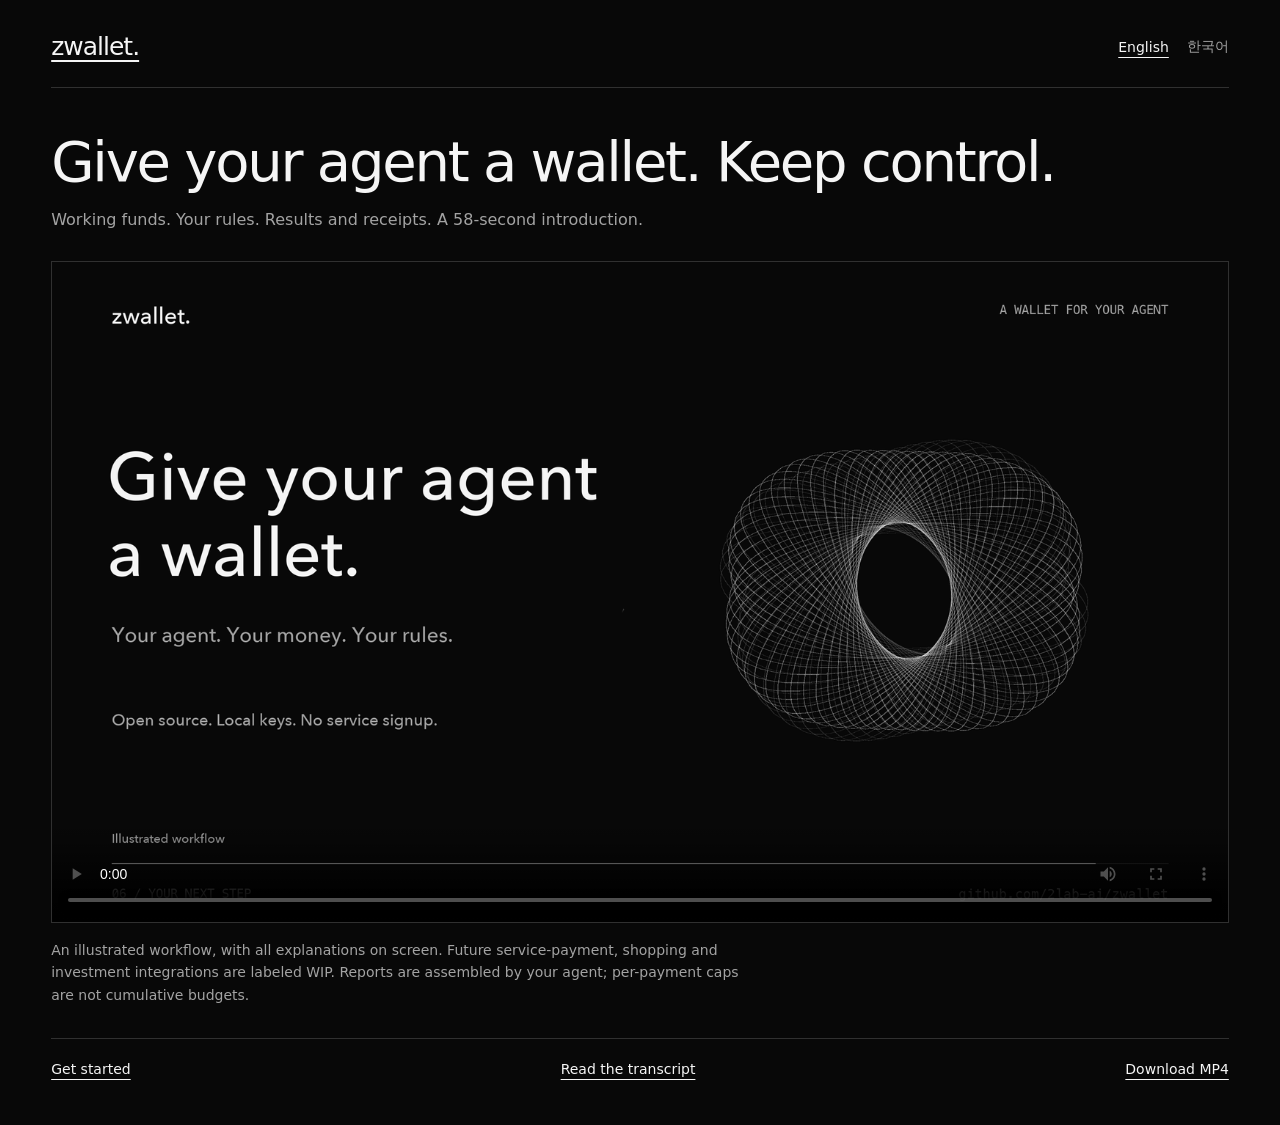
==== docs/index.html @ 411612cf "docs: publish a playable bilingual film page Link the README to native browser playback on the fork'" ====
<!doctype html>
<html lang="en">
<head>
  <meta charset="utf-8">
  <meta name="viewport" content="width=device-width, initial-scale=1">
  <meta name="color-scheme" content="dark">
  <meta name="description" content="Give your agent a wallet. Keep control. A 58-second introduction to zwallet.">
  <title>zwallet — Give your agent a wallet</title>
  <style>
    :root { color-scheme: dark; background: #080808; color: #f5f5f5; font-family: "Avenir Next", "Apple SD Gothic Neo", system-ui, sans-serif; }
    * { box-sizing: border-box; }
    body { margin: 0 auto; max-width: 1440px; padding: 32px clamp(20px, 4vw, 64px) 48px; }
    header, nav, footer { display: flex; align-items: center; gap: 24px; }
    header { justify-content: space-between; padding-bottom: 26px; border-bottom: 1px solid #303030; }
    .wordmark { font-size: 25px; font-weight: 500; letter-spacing: -.04em; }
    a { color: inherit; text-underline-offset: 5px; }
    nav { gap: 18px; font-size: 14px; }
    nav a { color: #a3a3a3; text-decoration: none; }
    nav a[aria-current="page"] { color: #f5f5f5; text-decoration: underline; }
    h1 { margin: 42px 0 12px; font-size: clamp(30px, 4.5vw, 56px); font-weight: 500; line-height: 1.16; letter-spacing: -.04em; }
    .intro { margin: 0 0 28px; color: #a3a3a3; line-height: 1.6; }
    video { display: block; width: 100%; aspect-ratio: 16 / 9; background: #080808; border: 1px solid #303030; }
    .caption { margin: 16px 0 32px; max-width: 78ch; font-size: 14px; line-height: 1.6; color: #a3a3a3; }
    footer { flex-wrap: wrap; justify-content: space-between; border-top: 1px solid #303030; padding-top: 22px; font-size: 14px; }
    :focus-visible { outline: 2px solid #f5f5f5; outline-offset: 6px; }
    @media (max-width: 560px) { body { padding-top: 22px; } header { gap: 12px; } h1 { margin-top: 30px; } footer { gap: 18px; } }
  </style>
</head>
<body>
  <header>
    <a class="wordmark" href="https://github.com/2lab-ai/zwallet" aria-label="zwallet on GitHub">zwallet.</a>
    <nav aria-label="Video language">
      <a href="?lang=en" lang="en" data-language="en" aria-current="page">English</a>
      <a href="?lang=ko" lang="ko" data-language="ko">한국어</a>
    </nav>
  </header>
  <main>
    <h1 id="headline">Give your agent a wallet. Keep control.</h1>
    <p class="intro" id="intro">Working funds. Your rules. Results and receipts. A 58-second introduction.</p>
    <video id="film" controls playsinline preload="metadata" poster="assets/agent-story-poster.png" aria-label="zwallet illustrated introduction in English" aria-describedby="caption">
      <source src="assets/agent-story.mp4" type="video/mp4">
      <a href="assets/agent-story.mp4">Download the film</a>
    </video>
    <p class="caption" id="caption">An illustrated workflow, with all explanations on screen. Future service-payment, shopping and investment integrations are labeled WIP. Reports are assembled by your agent; per-payment caps are not cumulative budgets.</p>
  </main>
  <footer>
    <a id="start" href="https://github.com/2lab-ai/zwallet#quick-start">Get started</a>
    <a id="transcript" href="https://github.com/ai-insightquest/zwallet/blob/docs/agent-story-film/examples/agent-story/README.md#story-and-transcript">Read the transcript</a>
    <a id="download" href="assets/agent-story.mp4" download>Download MP4</a>
  </footer>
  <script>
    const korean = new URLSearchParams(location.search).get('lang') === 'ko';
    if (korean) {
      document.documentElement.lang = 'ko';
      document.title = 'zwallet — 내 에이전트를 위한 지갑';
      document.getElementById('headline').textContent = '내 에이전트에게 지갑을 주세요.';
      document.getElementById('intro').textContent = '작업비를 맡기고, 규칙을 정하고, 결과와 내역을 받으세요. 58초로 보는 zwallet.';
      document.getElementById('caption').textContent = '작동 원리를 보여주는 설명 영상입니다. 모든 설명은 화면에 표시됩니다. 서비스 결제·구매·투자 연동은 WIP입니다. 보고는 에이전트가 만들며, 거래별 한도는 누적 예산이 아닙니다.';
      document.getElementById('start').textContent = '시작하기';
      document.getElementById('transcript').textContent = '영상 설명 읽기';
      const download = document.getElementById('download');
      download.textContent = 'MP4 다운로드';
      download.href = 'assets/agent-story-ko.mp4';
      const film = document.getElementById('film');
      film.poster = 'assets/agent-story-ko-poster.png';
      film.setAttribute('aria-label', 'zwallet 한국어 설명 영상');
      film.querySelector('source').src = 'assets/agent-story-ko.mp4';
      film.querySelector('a').href = 'assets/agent-story-ko.mp4';
      film.load();
      document.querySelector('[data-language="en"]').removeAttribute('aria-current');
      document.querySelector('[data-language="ko"]').setAttribute('aria-current', 'page');
    }
  </script>
</body>
</html>
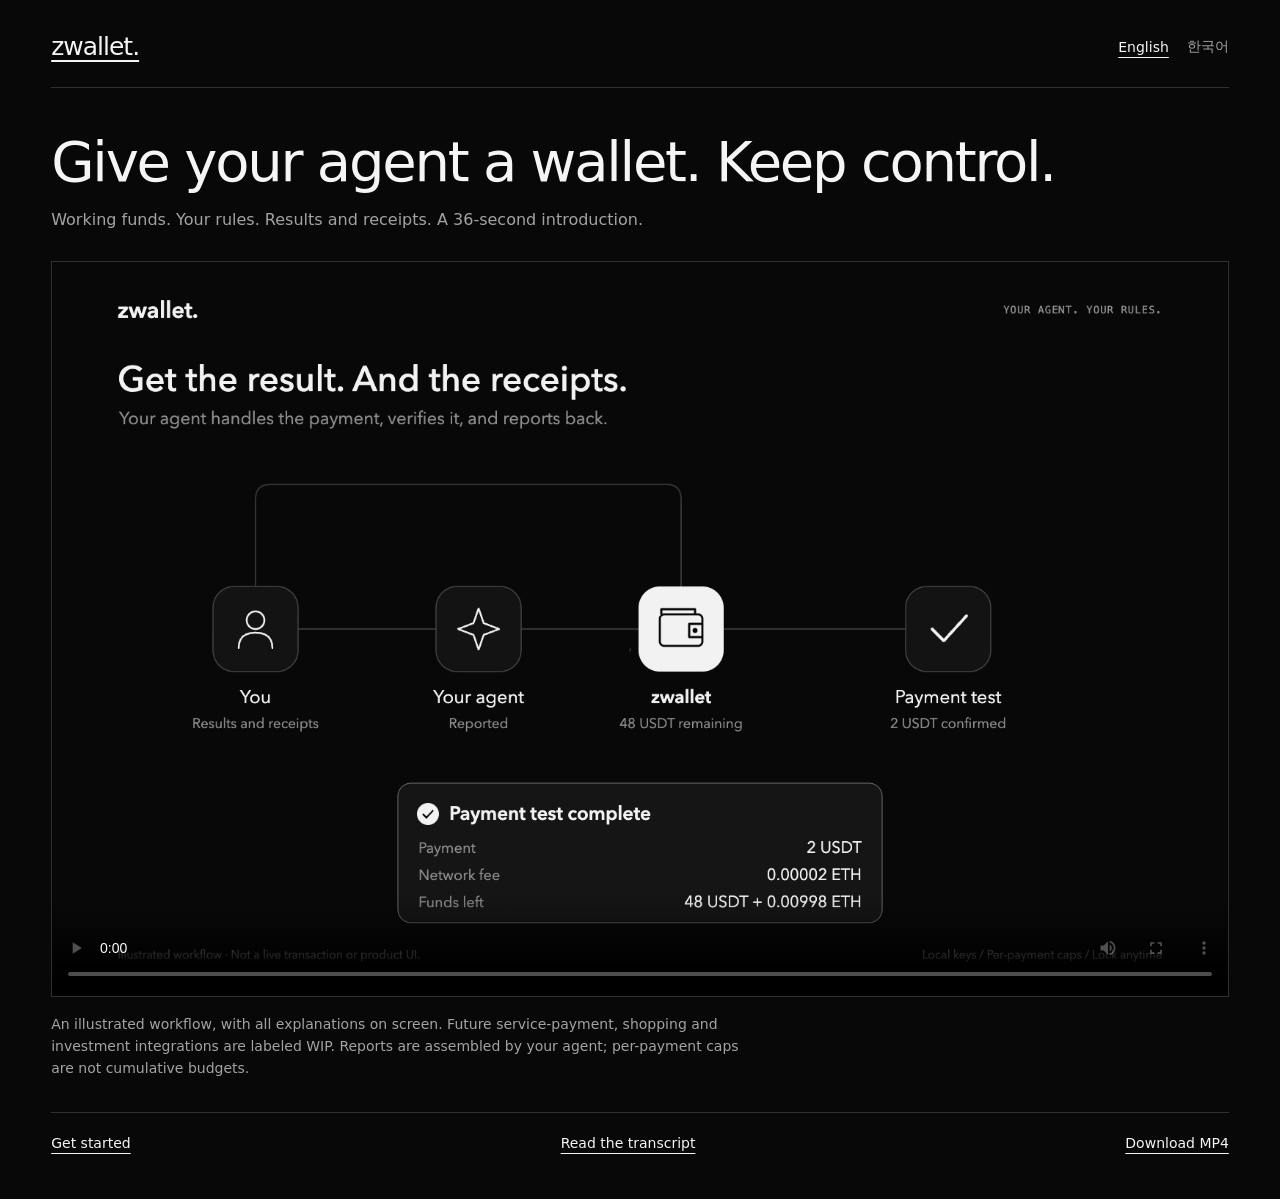
==== commit d8a65736: "docs: show agent funding and wallet controls in one continuous film Replace the public explainer wit" ====
--- a/docs/index.html
+++ b/docs/index.html
@@ -4,7 +4,7 @@
   <meta charset="utf-8">
   <meta name="viewport" content="width=device-width, initial-scale=1">
   <meta name="color-scheme" content="dark">
-  <meta name="description" content="Give your agent a wallet. Keep control. A 58-second introduction to zwallet.">
+  <meta name="description" content="Give your agent a wallet. Keep control. A 36-second introduction to zwallet.">
   <title>zwallet — Give your agent a wallet</title>
   <style>
     :root { color-scheme: dark; background: #080808; color: #f5f5f5; font-family: "Avenir Next", "Apple SD Gothic Neo", system-ui, sans-serif; }
@@ -19,7 +19,7 @@
     nav a[aria-current="page"] { color: #f5f5f5; text-decoration: underline; }
     h1 { margin: 42px 0 12px; font-size: clamp(30px, 4.5vw, 56px); font-weight: 500; line-height: 1.16; letter-spacing: -.04em; }
     .intro { margin: 0 0 28px; color: #a3a3a3; line-height: 1.6; }
-    video { display: block; width: 100%; aspect-ratio: 16 / 9; background: #080808; border: 1px solid #303030; }
+    video { display: block; width: 100%; aspect-ratio: 16 / 10; background: #080808; border: 1px solid #303030; }
     .caption { margin: 16px 0 32px; max-width: 78ch; font-size: 14px; line-height: 1.6; color: #a3a3a3; }
     footer { flex-wrap: wrap; justify-content: space-between; border-top: 1px solid #303030; padding-top: 22px; font-size: 14px; }
     :focus-visible { outline: 2px solid #f5f5f5; outline-offset: 6px; }
@@ -30,23 +30,23 @@
   <header>
     <a class="wordmark" href="https://github.com/2lab-ai/zwallet" aria-label="zwallet on GitHub">zwallet.</a>
     <nav aria-label="Video language">
-      <a href="?lang=en" lang="en" data-language="en" aria-current="page">English</a>
-      <a href="?lang=ko" lang="ko" data-language="ko">한국어</a>
+      <a href="?lang=en&v=flow-36" lang="en" data-language="en" aria-current="page">English</a>
+      <a href="?lang=ko&v=flow-36" lang="ko" data-language="ko">한국어</a>
     </nav>
   </header>
   <main>
     <h1 id="headline">Give your agent a wallet. Keep control.</h1>
-    <p class="intro" id="intro">Working funds. Your rules. Results and receipts. A 58-second introduction.</p>
-    <video id="film" controls playsinline preload="metadata" poster="assets/agent-story-poster.png" aria-label="zwallet illustrated introduction in English" aria-describedby="caption">
-      <source src="assets/agent-story.mp4" type="video/mp4">
-      <a href="assets/agent-story.mp4">Download the film</a>
+    <p class="intro" id="intro">Working funds. Your rules. Results and receipts. A 36-second introduction.</p>
+    <video id="film" controls playsinline preload="metadata" poster="assets/agent-story-poster.png?v=flow-36" aria-label="zwallet illustrated introduction in English" aria-describedby="caption">
+      <source src="assets/agent-story.mp4?v=flow-36" type="video/mp4">
+      <a href="assets/agent-story.mp4?v=flow-36">Download the film</a>
     </video>
     <p class="caption" id="caption">An illustrated workflow, with all explanations on screen. Future service-payment, shopping and investment integrations are labeled WIP. Reports are assembled by your agent; per-payment caps are not cumulative budgets.</p>
   </main>
   <footer>
     <a id="start" href="https://github.com/2lab-ai/zwallet#quick-start">Get started</a>
     <a id="transcript" href="https://github.com/ai-insightquest/zwallet/blob/docs/agent-story-film/examples/agent-story/README.md#story-and-transcript">Read the transcript</a>
-    <a id="download" href="assets/agent-story.mp4" download>Download MP4</a>
+    <a id="download" href="assets/agent-story.mp4?v=flow-36" download>Download MP4</a>
   </footer>
   <script>
     const korean = new URLSearchParams(location.search).get('lang') === 'ko';
@@ -54,18 +54,18 @@
       document.documentElement.lang = 'ko';
       document.title = 'zwallet — 내 에이전트를 위한 지갑';
       document.getElementById('headline').textContent = '내 에이전트에게 지갑을 주세요.';
-      document.getElementById('intro').textContent = '작업비를 맡기고, 규칙을 정하고, 결과와 내역을 받으세요. 58초로 보는 zwallet.';
+      document.getElementById('intro').textContent = '작업비를 맡기고, 규칙을 정하고, 결과와 내역을 받으세요. 36초로 보는 zwallet.';
       document.getElementById('caption').textContent = '작동 원리를 보여주는 설명 영상입니다. 모든 설명은 화면에 표시됩니다. 서비스 결제·구매·투자 연동은 WIP입니다. 보고는 에이전트가 만들며, 거래별 한도는 누적 예산이 아닙니다.';
       document.getElementById('start').textContent = '시작하기';
       document.getElementById('transcript').textContent = '영상 설명 읽기';
       const download = document.getElementById('download');
       download.textContent = 'MP4 다운로드';
-      download.href = 'assets/agent-story-ko.mp4';
+      download.href = 'assets/agent-story-ko.mp4?v=flow-36';
       const film = document.getElementById('film');
-      film.poster = 'assets/agent-story-ko-poster.png';
+      film.poster = 'assets/agent-story-ko-poster.png?v=flow-36';
       film.setAttribute('aria-label', 'zwallet 한국어 설명 영상');
-      film.querySelector('source').src = 'assets/agent-story-ko.mp4';
-      film.querySelector('a').href = 'assets/agent-story-ko.mp4';
+      film.querySelector('source').src = 'assets/agent-story-ko.mp4?v=flow-36';
+      film.querySelector('a').href = 'assets/agent-story-ko.mp4?v=flow-36';
       film.load();
       document.querySelector('[data-language="en"]').removeAttribute('aria-current');
       document.querySelector('[data-language="ko"]').setAttribute('aria-current', 'page');
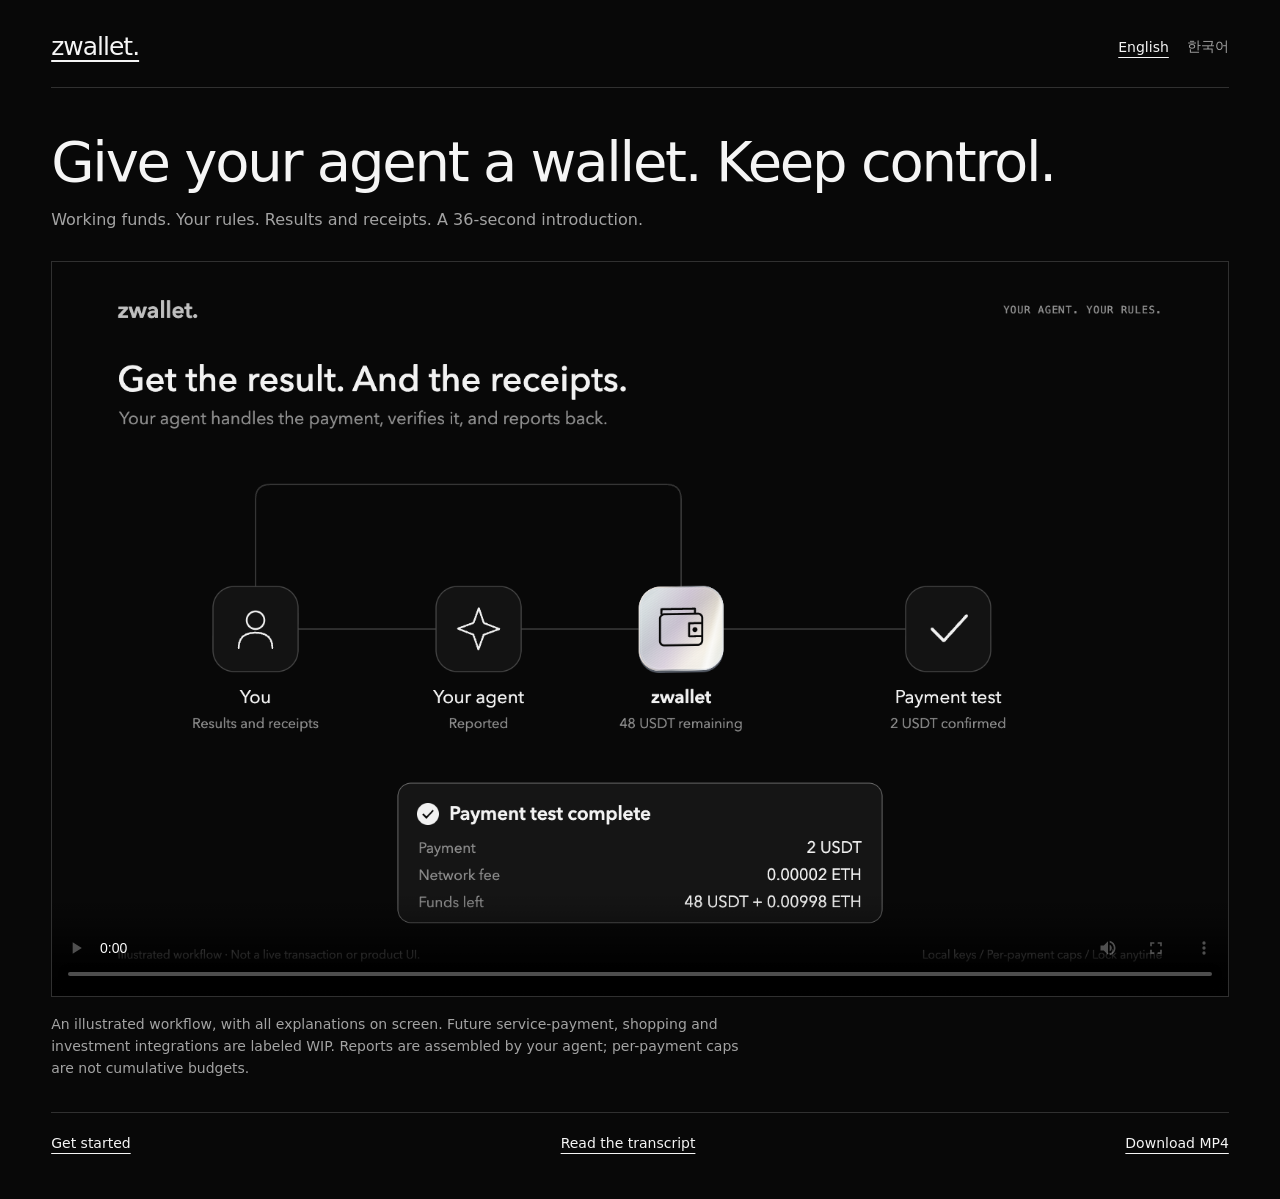
==== commit d8934287: "docs: add foil tilt and light loops to the agent film Give the wallet a shallow tilt orbit with angl" ====
--- a/docs/index.html
+++ b/docs/index.html
@@ -30,23 +30,23 @@
   <header>
     <a class="wordmark" href="https://github.com/2lab-ai/zwallet" aria-label="zwallet on GitHub">zwallet.</a>
     <nav aria-label="Video language">
-      <a href="?lang=en&v=flow-36" lang="en" data-language="en" aria-current="page">English</a>
-      <a href="?lang=ko&v=flow-36" lang="ko" data-language="ko">한국어</a>
+      <a href="?lang=en&v=foil-20261102" lang="en" data-language="en" aria-current="page">English</a>
+      <a href="?lang=ko&v=foil-20261102" lang="ko" data-language="ko">한국어</a>
     </nav>
   </header>
   <main>
     <h1 id="headline">Give your agent a wallet. Keep control.</h1>
     <p class="intro" id="intro">Working funds. Your rules. Results and receipts. A 36-second introduction.</p>
-    <video id="film" controls playsinline preload="metadata" poster="assets/agent-story-poster.png?v=flow-36" aria-label="zwallet illustrated introduction in English" aria-describedby="caption">
-      <source src="assets/agent-story.mp4?v=flow-36" type="video/mp4">
-      <a href="assets/agent-story.mp4?v=flow-36">Download the film</a>
+    <video id="film" controls playsinline preload="metadata" poster="assets/agent-story-poster.png?v=foil-20261102" aria-label="zwallet illustrated introduction in English" aria-describedby="caption">
+      <source src="assets/agent-story.mp4?v=foil-20261102" type="video/mp4">
+      <a href="assets/agent-story.mp4?v=foil-20261102">Download the film</a>
     </video>
     <p class="caption" id="caption">An illustrated workflow, with all explanations on screen. Future service-payment, shopping and investment integrations are labeled WIP. Reports are assembled by your agent; per-payment caps are not cumulative budgets.</p>
   </main>
   <footer>
     <a id="start" href="https://github.com/2lab-ai/zwallet#quick-start">Get started</a>
     <a id="transcript" href="https://github.com/ai-insightquest/zwallet/blob/docs/agent-story-film/examples/agent-story/README.md#story-and-transcript">Read the transcript</a>
-    <a id="download" href="assets/agent-story.mp4?v=flow-36" download>Download MP4</a>
+    <a id="download" href="assets/agent-story.mp4?v=foil-20261102" download>Download MP4</a>
   </footer>
   <script>
     const korean = new URLSearchParams(location.search).get('lang') === 'ko';
@@ -60,12 +60,12 @@
       document.getElementById('transcript').textContent = '영상 설명 읽기';
       const download = document.getElementById('download');
       download.textContent = 'MP4 다운로드';
-      download.href = 'assets/agent-story-ko.mp4?v=flow-36';
+      download.href = 'assets/agent-story-ko.mp4?v=foil-20261102';
       const film = document.getElementById('film');
-      film.poster = 'assets/agent-story-ko-poster.png?v=flow-36';
+      film.poster = 'assets/agent-story-ko-poster.png?v=foil-20261102';
       film.setAttribute('aria-label', 'zwallet 한국어 설명 영상');
-      film.querySelector('source').src = 'assets/agent-story-ko.mp4?v=flow-36';
-      film.querySelector('a').href = 'assets/agent-story-ko.mp4?v=flow-36';
+      film.querySelector('source').src = 'assets/agent-story-ko.mp4?v=foil-20261102';
+      film.querySelector('a').href = 'assets/agent-story-ko.mp4?v=foil-20261102';
       film.load();
       document.querySelector('[data-language="en"]').removeAttribute('aria-current');
       document.querySelector('[data-language="ko"]').setAttribute('aria-current', 'page');
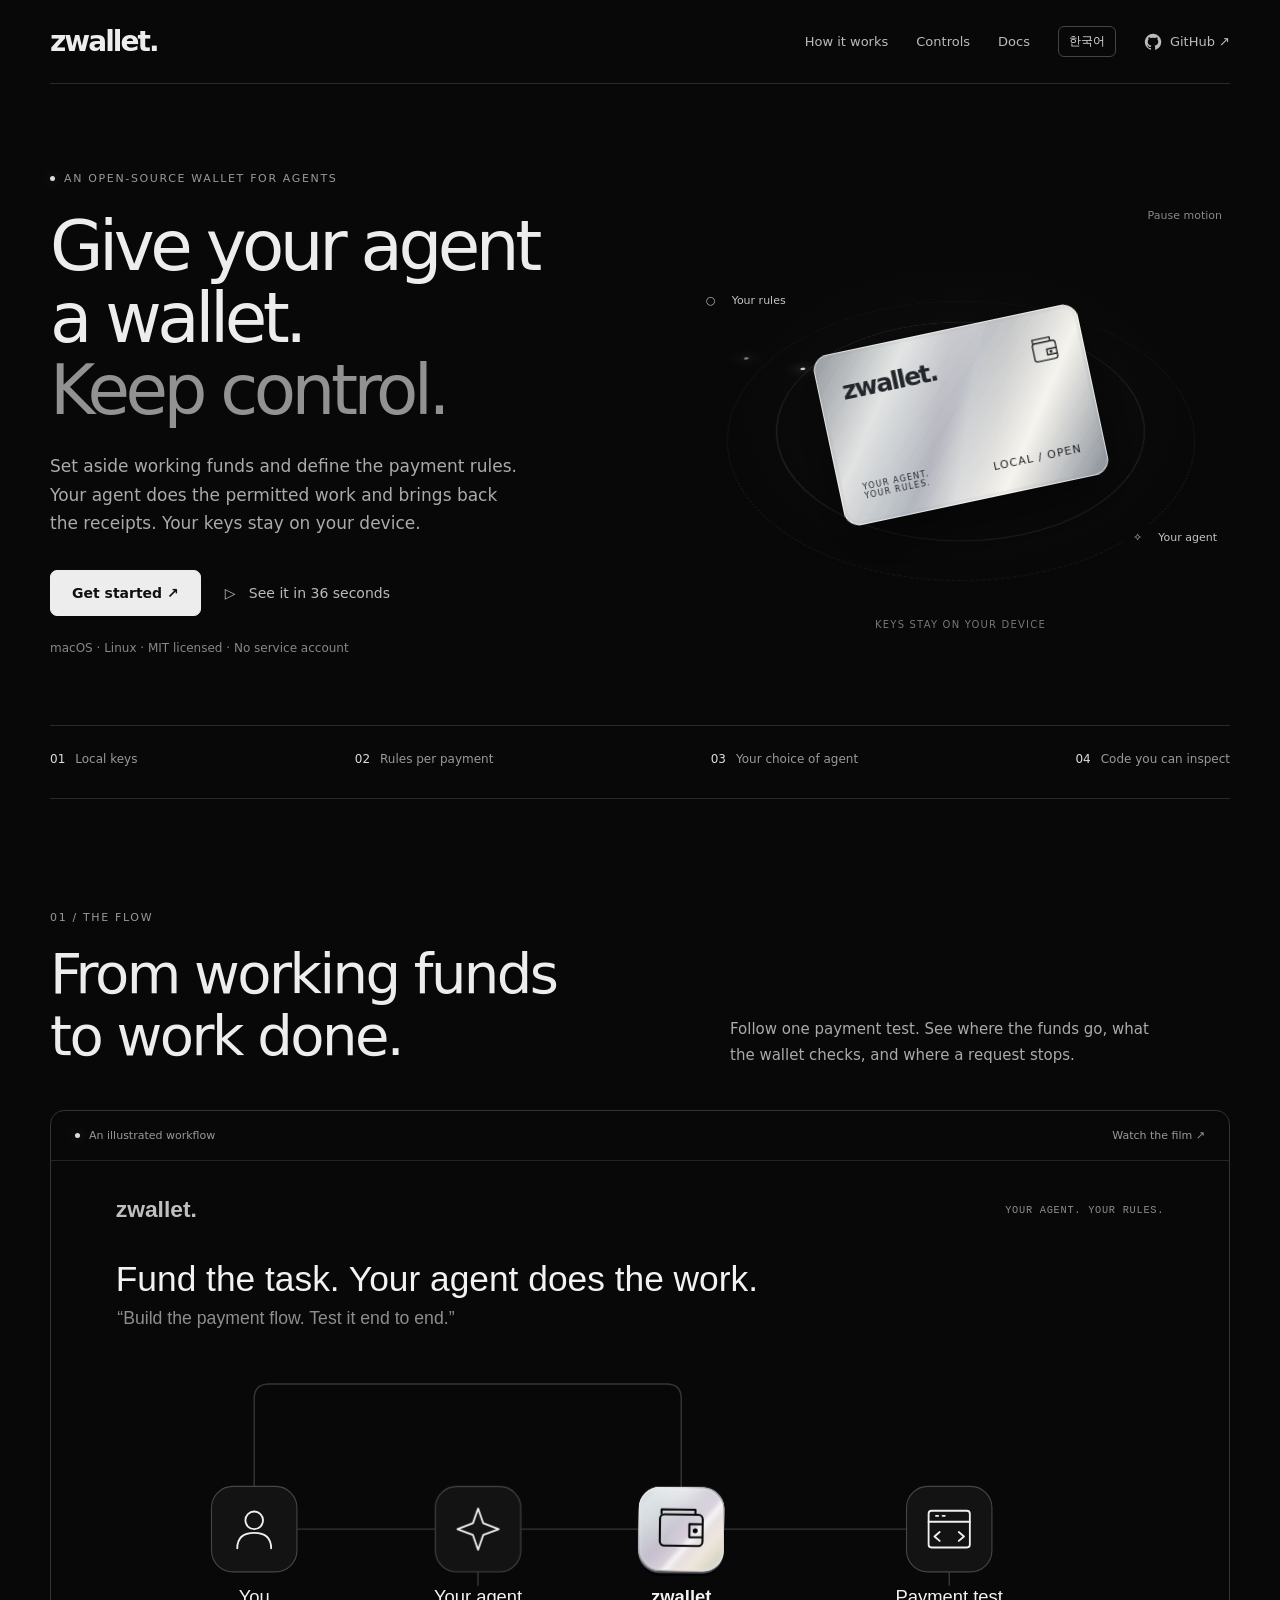
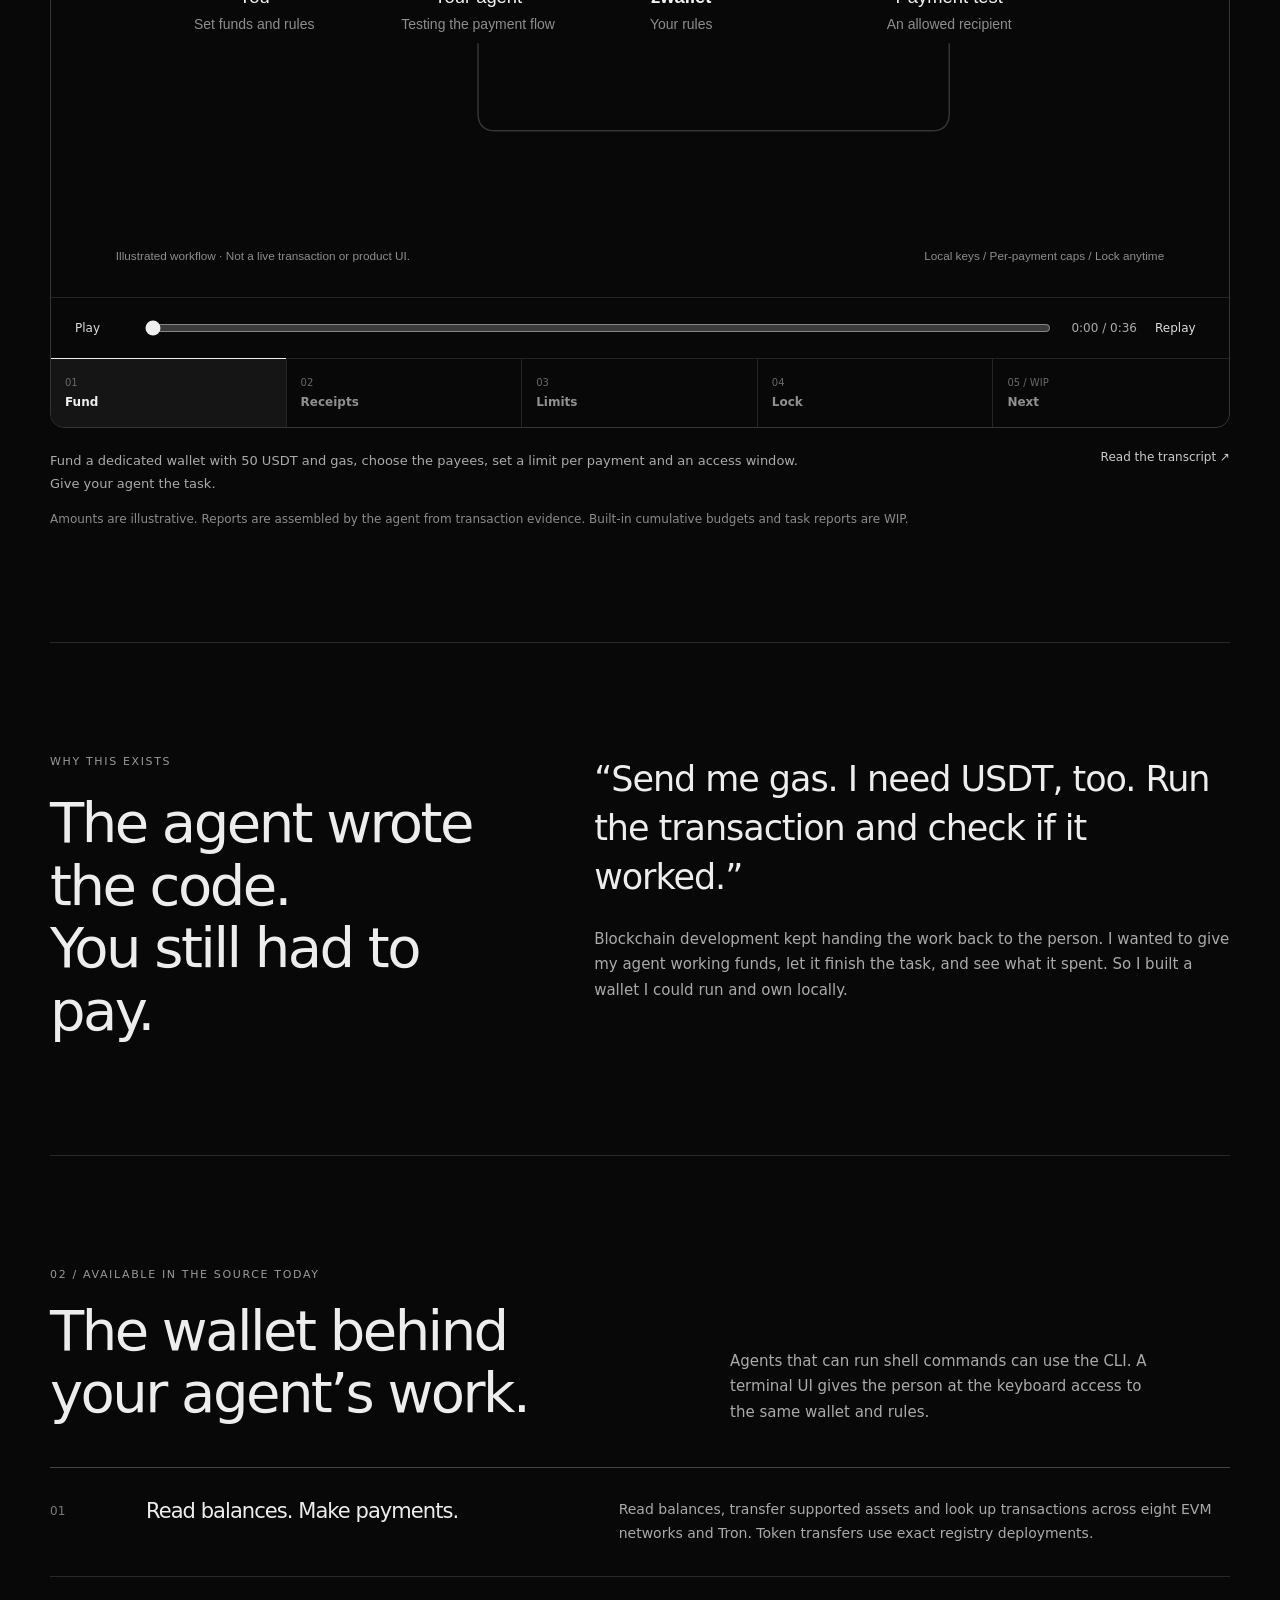
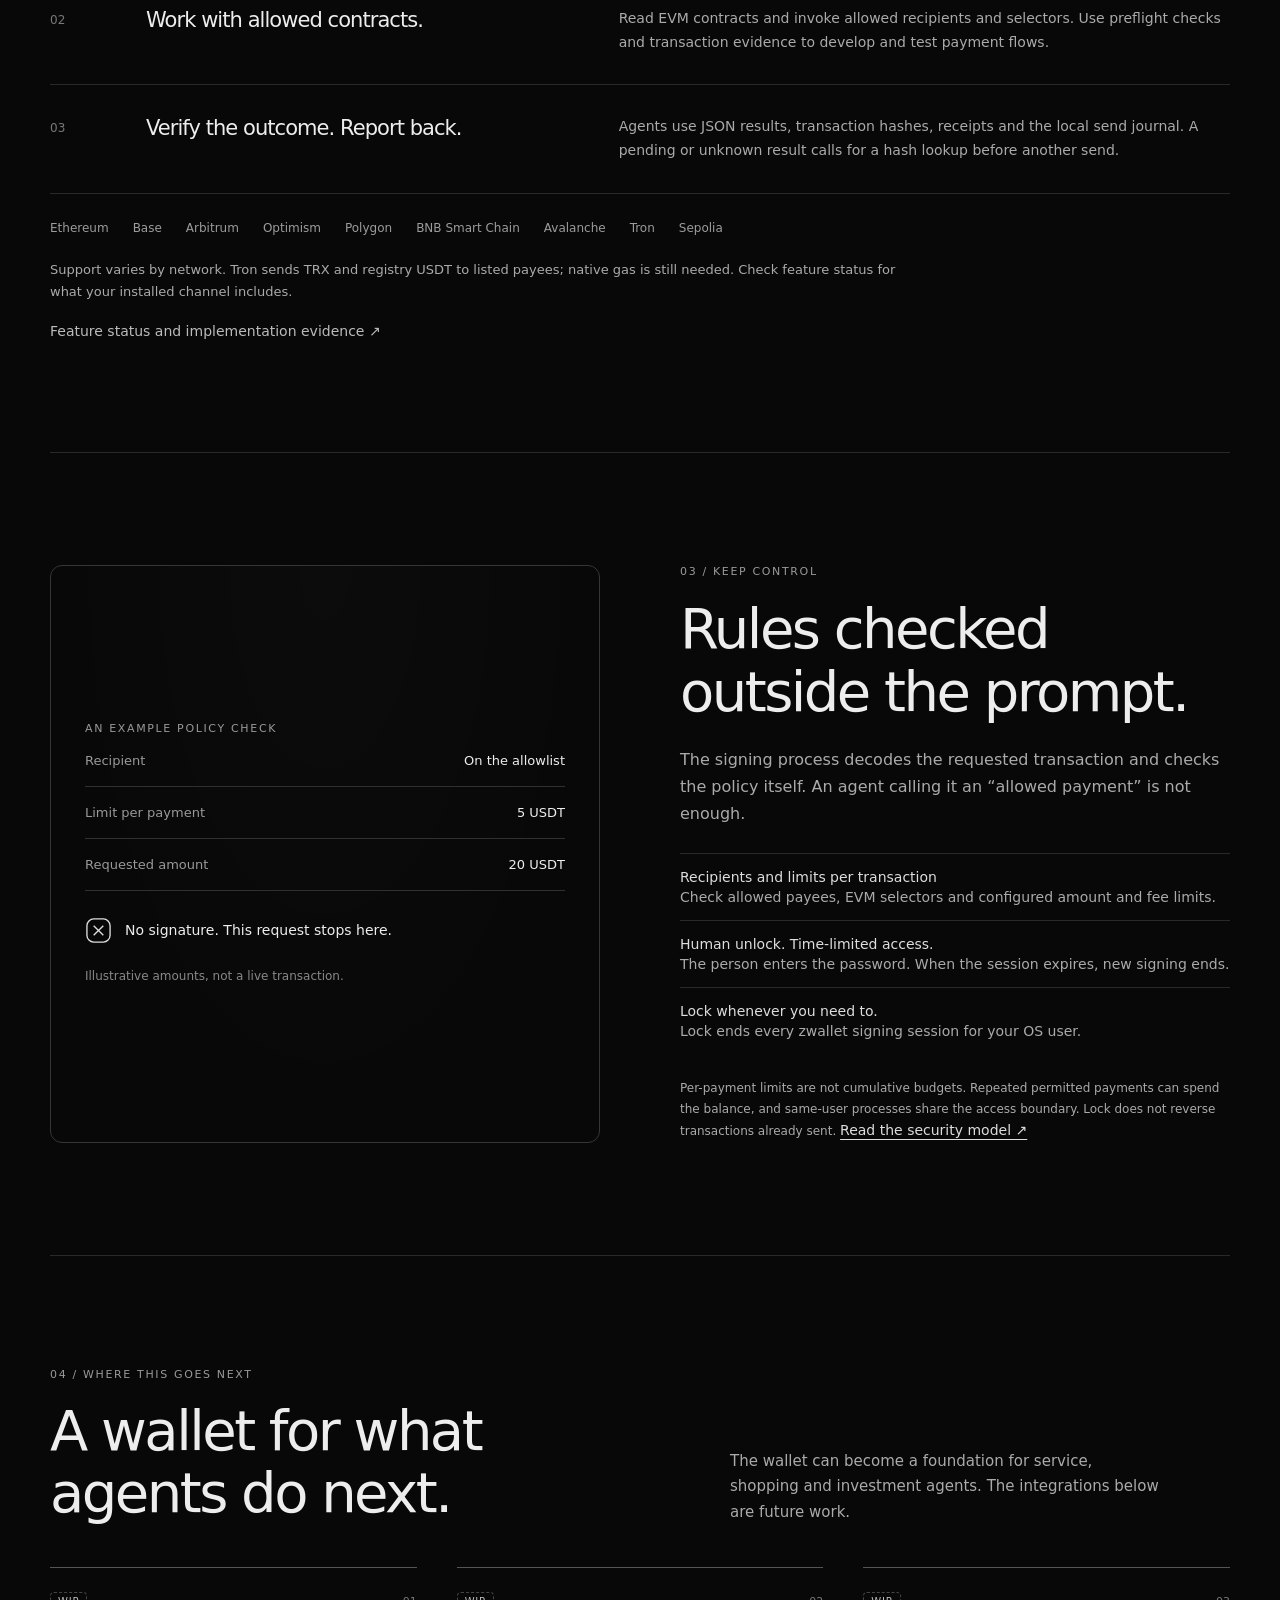
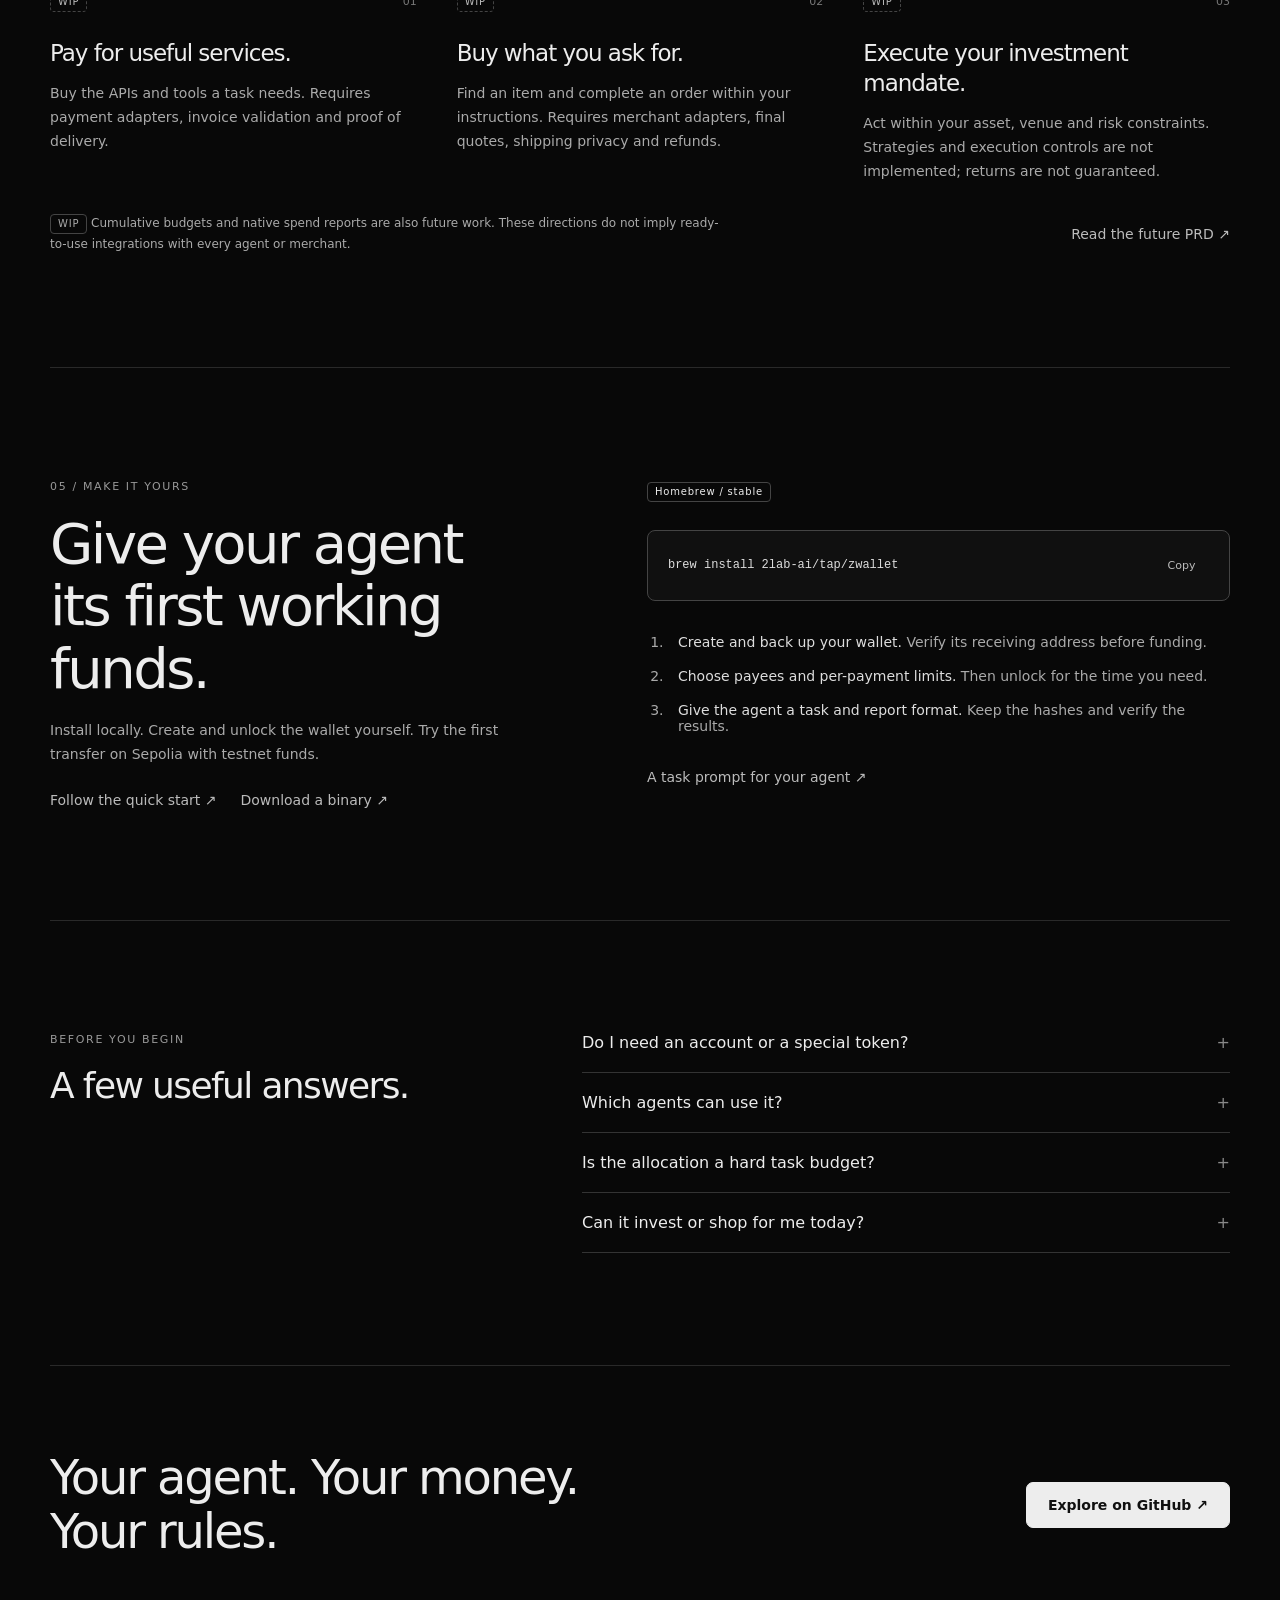
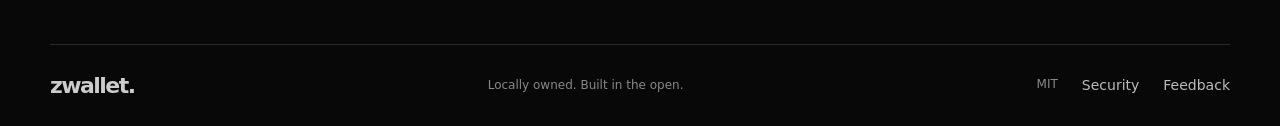
==== commit b6d59668: "docs: build the zwallet landing page with native motion Add a bilingual landing page, reuse the appr" ====
--- a/docs/index.html
+++ b/docs/index.html
@@ -1,75 +1,715 @@
 <!doctype html>
 <html lang="en">
-<head>
-  <meta charset="utf-8">
-  <meta name="viewport" content="width=device-width, initial-scale=1">
-  <meta name="color-scheme" content="dark">
-  <meta name="description" content="Give your agent a wallet. Keep control. A 36-second introduction to zwallet.">
-  <title>zwallet — Give your agent a wallet</title>
-  <style>
-    :root { color-scheme: dark; background: #080808; color: #f5f5f5; font-family: "Avenir Next", "Apple SD Gothic Neo", system-ui, sans-serif; }
-    * { box-sizing: border-box; }
-    body { margin: 0 auto; max-width: 1440px; padding: 32px clamp(20px, 4vw, 64px) 48px; }
-    header, nav, footer { display: flex; align-items: center; gap: 24px; }
-    header { justify-content: space-between; padding-bottom: 26px; border-bottom: 1px solid #303030; }
-    .wordmark { font-size: 25px; font-weight: 500; letter-spacing: -.04em; }
-    a { color: inherit; text-underline-offset: 5px; }
-    nav { gap: 18px; font-size: 14px; }
-    nav a { color: #a3a3a3; text-decoration: none; }
-    nav a[aria-current="page"] { color: #f5f5f5; text-decoration: underline; }
-    h1 { margin: 42px 0 12px; font-size: clamp(30px, 4.5vw, 56px); font-weight: 500; line-height: 1.16; letter-spacing: -.04em; }
-    .intro { margin: 0 0 28px; color: #a3a3a3; line-height: 1.6; }
-    video { display: block; width: 100%; aspect-ratio: 16 / 10; background: #080808; border: 1px solid #303030; }
-    .caption { margin: 16px 0 32px; max-width: 78ch; font-size: 14px; line-height: 1.6; color: #a3a3a3; }
-    footer { flex-wrap: wrap; justify-content: space-between; border-top: 1px solid #303030; padding-top: 22px; font-size: 14px; }
-    :focus-visible { outline: 2px solid #f5f5f5; outline-offset: 6px; }
-    @media (max-width: 560px) { body { padding-top: 22px; } header { gap: 12px; } h1 { margin-top: 30px; } footer { gap: 18px; } }
-  </style>
-</head>
-<body>
-  <header>
-    <a class="wordmark" href="https://github.com/2lab-ai/zwallet" aria-label="zwallet on GitHub">zwallet.</a>
-    <nav aria-label="Video language">
-      <a href="?lang=en&v=foil-20261102" lang="en" data-language="en" aria-current="page">English</a>
-      <a href="?lang=ko&v=foil-20261102" lang="ko" data-language="ko">한국어</a>
-    </nav>
-  </header>
-  <main>
-    <h1 id="headline">Give your agent a wallet. Keep control.</h1>
-    <p class="intro" id="intro">Working funds. Your rules. Results and receipts. A 36-second introduction.</p>
-    <video id="film" controls playsinline preload="metadata" poster="assets/agent-story-poster.png?v=foil-20261102" aria-label="zwallet illustrated introduction in English" aria-describedby="caption">
-      <source src="assets/agent-story.mp4?v=foil-20261102" type="video/mp4">
-      <a href="assets/agent-story.mp4?v=foil-20261102">Download the film</a>
-    </video>
-    <p class="caption" id="caption">An illustrated workflow, with all explanations on screen. Future service-payment, shopping and investment integrations are labeled WIP. Reports are assembled by your agent; per-payment caps are not cumulative budgets.</p>
-  </main>
-  <footer>
-    <a id="start" href="https://github.com/2lab-ai/zwallet#quick-start">Get started</a>
-    <a id="transcript" href="https://github.com/ai-insightquest/zwallet/blob/docs/agent-story-film/examples/agent-story/README.md#story-and-transcript">Read the transcript</a>
-    <a id="download" href="assets/agent-story.mp4?v=foil-20261102" download>Download MP4</a>
-  </footer>
-  <script>
-    const korean = new URLSearchParams(location.search).get('lang') === 'ko';
-    if (korean) {
-      document.documentElement.lang = 'ko';
-      document.title = 'zwallet — 내 에이전트를 위한 지갑';
-      document.getElementById('headline').textContent = '내 에이전트에게 지갑을 주세요.';
-      document.getElementById('intro').textContent = '작업비를 맡기고, 규칙을 정하고, 결과와 내역을 받으세요. 36초로 보는 zwallet.';
-      document.getElementById('caption').textContent = '작동 원리를 보여주는 설명 영상입니다. 모든 설명은 화면에 표시됩니다. 서비스 결제·구매·투자 연동은 WIP입니다. 보고는 에이전트가 만들며, 거래별 한도는 누적 예산이 아닙니다.';
-      document.getElementById('start').textContent = '시작하기';
-      document.getElementById('transcript').textContent = '영상 설명 읽기';
-      const download = document.getElementById('download');
-      download.textContent = 'MP4 다운로드';
-      download.href = 'assets/agent-story-ko.mp4?v=foil-20261102';
-      const film = document.getElementById('film');
-      film.poster = 'assets/agent-story-ko-poster.png?v=foil-20261102';
-      film.setAttribute('aria-label', 'zwallet 한국어 설명 영상');
-      film.querySelector('source').src = 'assets/agent-story-ko.mp4?v=foil-20261102';
-      film.querySelector('a').href = 'assets/agent-story-ko.mp4?v=foil-20261102';
-      film.load();
-      document.querySelector('[data-language="en"]').removeAttribute('aria-current');
-      document.querySelector('[data-language="ko"]').setAttribute('aria-current', 'page');
-    }
-  </script>
-</body>
+  <head>
+    <meta charset="utf-8" />
+    <meta name="viewport" content="width=device-width,initial-scale=1" />
+    <meta name="color-scheme" content="dark" />
+    <title>zwallet — Your agent. Your money. Your rules.</title>
+    <meta
+      name="description"
+      content="Give your AI agent working funds without handing over your keys. A local, open-source wallet with payment rules you control."
+    />
+    <meta
+      property="og:title"
+      content="zwallet — Your agent. Your money. Your rules."
+    />
+    <meta
+      property="og:description"
+      content="A local, open-source wallet for agents. Fund the task, set payment rules, and get back the result."
+    />
+    <meta property="og:type" content="website" />
+    <meta property="og:url" content="https://2lab-ai.github.io/zwallet/" />
+    <meta
+      property="og:image"
+      content="https://2lab-ai.github.io/zwallet/assets/agent-story-poster.png"
+    />
+    <meta name="twitter:card" content="summary_large_image" />
+    <link rel="canonical" href="https://2lab-ai.github.io/zwallet/" />
+    <link rel="icon" href="assets/favicon.svg" type="image/svg+xml" />
+    <link rel="stylesheet" href="assets/site.css?v=landing-20261102" />
+    <script src="assets/site.js?v=landing-20261102" defer></script>
+  </head>
+  <body>
+    <a data-ko="본문으로 이동" class="skip" href="#main">Skip to content</a>
+    <div class="wrap">
+      <header class="topbar">
+        <a class="wordmark" href="./" aria-label="zwallet home">zwallet.</a>
+        <nav aria-label="Main navigation">
+          <a class="nav-section" href="#how-it-works"
+            ><span data-ko="작동 방식">How it works</span></a
+          ><a class="nav-section" href="#controls"
+            ><span data-ko="안전장치">Controls</span></a
+          ><a
+            class="nav-section"
+            href="https://github.com/2lab-ai/zwallet#quick-start"
+            ><span data-ko="문서">Docs</span></a
+          ><a
+            id="language"
+            class="lang"
+            href="?lang=ko"
+            lang="ko"
+            aria-label="한국어로 보기"
+            >한국어</a
+          ><a
+            class="github-link"
+            href="https://github.com/2lab-ai/zwallet"
+            aria-label="zwallet on GitHub"
+            ><svg viewBox="0 0 24 24" aria-hidden="true">
+              <path
+                d="M12 1a11 11 0 0 0-3.5 21.4c.5.1.7-.2.7-.5v-2c-3 .6-3.6-1.3-3.6-1.3-.5-1.2-1.2-1.6-1.2-1.6-1-.6.1-.6.1-.6 1.1.1 1.7 1.1 1.7 1.1 1.2 2 3 .8 3 .8.1-.7.4-1.2.7-1.5-2.4-.3-4.9-1.2-4.9-5.4 0-1.2.4-2.2 1.1-2.9-.1-.3-.5-1.4.1-2.9 0 0 .9-.3 3 1.1a11 11 0 0 1 5.6 0c2.1-1.4 3-1.1 3-1.1.6 1.5.2 2.6.1 2.9.7.8 1.1 1.7 1.1 2.9 0 4.2-2.5 5.1-4.9 5.4.4.3.7 1 .7 2v3.1c0 .3.2.6.8.5A11 11 0 0 0 12 1Z"
+              /></svg
+            ><span>GitHub ↗</span></a
+          >
+        </nav>
+      </header>
+      <main id="main">
+        <section class="hero" aria-labelledby="hero-title">
+          <div>
+            <div class="eyebrow">
+              <i class="dot" aria-hidden="true"></i
+              ><span data-ko="에이전트를 위한 오픈소스 지갑"
+                >An open-source wallet for agents</span
+              >
+            </div>
+            <h1 id="hero-title">
+              <span data-ko="일은 에이전트에게." style="color: inherit"
+                >Give your agent<br />a wallet.</span
+              ><span data-ko="통제는 나에게.">Keep control.</span>
+            </h1>
+            <p
+              data-ko="작업비와 결제 규칙을 정해 주세요. 에이전트가 허용된 작업을 실행하고, 결과와 사용 내역을 가져옵니다. 키는 내 기기에 남습니다."
+              class="intro"
+            >
+              Set aside working funds and define the payment rules. Your agent
+              does the permitted work and brings back the receipts. Your keys
+              stay on your device.
+            </p>
+            <div class="actions">
+              <a class="button" href="#get-started"
+                ><span data-ko="시작하기 ↗">Get started ↗</span></a
+              ><a class="textlink" href="#how-it-works"
+                ><span data-ko="▷ 36초로 이해하기"
+                  >▷ &nbsp; See it in 36 seconds</span
+                ></a
+              >
+            </div>
+            <p
+              data-ko="macOS · Linux · MIT 라이선스 · 서비스 가입 없이"
+              class="micro"
+            >
+              macOS · Linux · MIT licensed · No service account
+            </p>
+          </div>
+          <div
+            class="hero-art"
+            aria-label="Illustration of a silver zwallet card"
+          >
+            <div class="orbit" aria-hidden="true"></div>
+            <div class="orbit second" aria-hidden="true"></div>
+            <div class="metal-card" aria-hidden="true">
+              <div class="card-top">
+                <span class="card-brand">zwallet.</span
+                ><svg class="card-icon" viewBox="0 0 32 32">
+                  <rect x="4" y="9" width="24" height="19" rx="3" />
+                  <path d="M5 9V5h18v4m5 8H18v6h10" />
+                  <circle cx="22" cy="20" r=".8" />
+                </svg>
+              </div>
+              <div class="card-bottom">
+                <span>YOUR AGENT.<br />YOUR RULES.</span><b>LOCAL / OPEN</b>
+              </div>
+            </div>
+            <span class="orbit-label label-you"
+              >○ &nbsp; <span data-ko="내가 정한 규칙">Your rules</span></span
+            ><span class="orbit-label label-agent"
+              >✧ &nbsp; <span data-ko="내 에이전트">Your agent</span></span
+            ><span data-ko="키는 내 기기에" class="art-caption"
+              >Keys stay on your device</span
+            ><button
+              data-ko="모션 정지"
+              class="art-pause"
+              id="motion-toggle"
+              aria-pressed="false"
+            >
+              Pause motion
+            </button>
+          </div>
+        </section>
+        <div class="principles">
+          <span><b>01</b><span data-ko="내 기기의 키">Local keys</span></span
+          ><span
+            ><b>02</b
+            ><span data-ko="거래별 결제 규칙">Rules per payment</span></span
+          ><span
+            ><b>03</b
+            ><span data-ko="내가 선택한 에이전트"
+              >Your choice of agent</span
+            ></span
+          ><span
+            ><b>04</b
+            ><span data-ko="읽고, 바꿀 수 있는 코드"
+              >Code you can inspect</span
+            ></span
+          >
+        </div>
+        <section
+          class="section"
+          id="how-it-works"
+          aria-labelledby="story-title"
+        >
+          <div class="section-intro">
+            <div>
+              <div data-ko="01 / 작동 방식" class="eyebrow">01 / The flow</div>
+              <h2 data-ko="맡긴 작업이, 결과로 돌아오도록." id="story-title">
+                From working funds<br />to work done.
+              </h2>
+            </div>
+            <p
+              data-ko="결제 테스트를 맡기는 상황입니다. 자금이 어디로 가고, 무엇을 검사하며, 어디서 멈추는지 직접 따라가 보세요."
+            >
+              Follow one payment test. See where the funds go, what the wallet
+              checks, and where a request stops.
+            </p>
+          </div>
+          <div class="story">
+            <div class="story-top">
+              <span
+                ><i class="dot" aria-hidden="true"></i
+                ><span data-ko="작동 원리 예시"
+                  >An illustrated workflow</span
+                ></span
+              ><a class="film-link" href="film.html"
+                ><span data-ko="영상으로 보기 ↗">Watch the film ↗</span></a
+              >
+            </div>
+            <iframe
+              id="story-frame"
+              src="animation.html?embed&amp;lang=en"
+              title="Animated explanation of zwallet"
+              loading="lazy"
+              sandbox="allow-scripts allow-same-origin"
+            ></iframe>
+            <div class="story-controls">
+              <button data-ko="재생" id="play">Play</button
+              ><label data-ko="재생 위치" class="sr-only" for="seek"
+                >Playback position</label
+              ><input
+                id="seek"
+                type="range"
+                min="0"
+                max="36"
+                step=".1"
+                value="0"
+              /><span class="time" id="story-time">0:00 / 0:36</span
+              ><button data-ko="처음부터" id="replay">Replay</button>
+            </div>
+            <div class="chapters" role="group" aria-label="Choose a chapter">
+              <button data-time="0" aria-pressed="true">
+                <span>01</span><b data-ko="작업비">Fund</b></button
+              ><button data-time="11.7" aria-pressed="false">
+                <span>02</span><b data-ko="결과·내역">Receipts</b></button
+              ><button data-time="16.8" aria-pressed="false">
+                <span>03</span><b data-ko="한도">Limits</b></button
+              ><button data-time="22.2" aria-pressed="false">
+                <span>04</span><b data-ko="잠금">Lock</b></button
+              ><button data-time="26" aria-pressed="false">
+                <span>05 / WIP</span><b data-ko="앞으로">Next</b>
+              </button>
+            </div>
+          </div>
+          <div class="scene-description">
+            <p
+              data-ko="전용 지갑에 50 USDT와 가스비를 넣고, 수취인·거래별 한도·접근 시간을 정합니다. 에이전트에게는 작업을 맡깁니다."
+              id="scene-copy"
+              aria-live="polite"
+            >
+              Fund a dedicated wallet with 50 USDT and gas, choose the payees,
+              set a limit per payment and an access window. Give your agent the
+              task.
+            </p>
+            <a
+              class="textlink"
+              href="https://github.com/2lab-ai/zwallet/tree/main/examples/agent-story#story-and-transcript"
+              ><span data-ko="전체 설명 읽기 ↗"
+                >Read the transcript ↗</span
+              ></a
+            >
+          </div>
+          <p
+            data-ko="금액은 이해를 돕는 예시입니다. 내역 보고는 에이전트가 거래 증빙으로 작성합니다. 지갑 자체의 누적 예산·보고 기능은 WIP입니다."
+            class="story-note"
+          >
+            Amounts are illustrative. Reports are assembled by the agent from
+            transaction evidence. Built-in cumulative budgets and task reports
+            are WIP.
+          </p>
+          <noscript
+            ><style>
+              .story {
+                display: none;
+              }
+            </style>
+            <p>
+              JavaScript enables playback controls.
+              <a href="film.html">Watch the film</a> or read the linked
+              transcript.
+            </p></noscript
+          >
+        </section>
+        <section class="section origin" aria-labelledby="origin-title">
+          <div>
+            <div data-ko="왜 만들었나요" class="eyebrow">Why this exists</div>
+            <h2
+              data-ko="코드는 AI가 짰는데, 송금은 또 내 일."
+              id="origin-title"
+            >
+              The agent wrote the code.<br />You still had to pay.
+            </h2>
+          </div>
+          <div>
+            <blockquote
+              data-ko="“가스비 보내 주세요. USDT도 필요해요. 거래를 실행하고 작동하는지 확인해 주세요.”"
+            >
+              “Send me gas. I need USDT, too. Run the transaction and check if
+              it worked.”
+            </blockquote>
+            <p
+              data-ko="코딩 에이전트에게 블록체인 개발을 맡길 때마다 작업이 사람에게 돌아왔습니다. 필요한 자금을 맡기면 에이전트가 일을 끝내고, 나는 무엇을 썼는지 확인하고 싶었습니다. 그래서 로컬에서 직접 소유하고 쓸 수 있는 지갑을 만들었습니다."
+            >
+              Blockchain development kept handing the work back to the person. I
+              wanted to give my agent working funds, let it finish the task, and
+              see what it spent. So I built a wallet I could run and own
+              locally.
+            </p>
+          </div>
+        </section>
+        <section class="section" id="today" aria-labelledby="today-title">
+          <div class="section-intro">
+            <div>
+              <div data-ko="02 / 지금 쓸 수 있는 것" class="eyebrow">
+                02 / Available in the source today
+              </div>
+              <h2
+                data-ko="개발 작업에 필요한 돈의 흐름을 연결합니다."
+                id="today-title"
+              >
+                The wallet behind<br />your agent’s work.
+              </h2>
+            </div>
+            <p
+              data-ko="셸 명령을 실행할 수 있는 에이전트라면 CLI를 사용할 수 있습니다. 사람을 위한 터미널 UI도 같은 지갑과 규칙을 사용합니다."
+            >
+              Agents that can run shell commands can use the CLI. A terminal UI
+              gives the person at the keyboard access to the same wallet and
+              rules.
+            </p>
+          </div>
+          <div class="feature-rows">
+            <article class="feature-row">
+              <span class="index">01</span>
+              <h3 data-ko="잔액을 읽고, 결제를 실행">
+                Read balances. Make payments.
+              </h3>
+              <p
+                data-ko="8개 EVM 네트워크와 Tron에서 지원 자산의 잔액·전송·거래 결과를 확인합니다. 토큰 전송은 등록된 정확한 배포 주소에 한정됩니다."
+              >
+                Read balances, transfer supported assets and look up
+                transactions across eight EVM networks and Tron. Token transfers
+                use exact registry deployments.
+              </p>
+            </article>
+            <article class="feature-row">
+              <span class="index">02</span>
+              <h3 data-ko="허용한 컨트랙트와 상호작용">
+                Work with allowed contracts.
+              </h3>
+              <p
+                data-ko="EVM 컨트랙트를 읽고, 허용된 수취인과 함수에 호출합니다. 전송 전 확인과 거래 증빙으로 결제 기능 개발·테스트를 이어갑니다."
+              >
+                Read EVM contracts and invoke allowed recipients and selectors.
+                Use preflight checks and transaction evidence to develop and
+                test payment flows.
+              </p>
+            </article>
+            <article class="feature-row">
+              <span class="index">03</span>
+              <h3 data-ko="결과를 확인하고 보고">
+                Verify the outcome. Report back.
+              </h3>
+              <p
+                data-ko="JSON 결과, 거래 해시, 영수증과 로컬 전송 기록을 에이전트가 활용합니다. 결과가 pending 또는 unknown이면 해시를 먼저 조회해야 합니다."
+              >
+                Agents use JSON results, transaction hashes, receipts and the
+                local send journal. A pending or unknown result calls for a hash
+                lookup before another send.
+              </p>
+            </article>
+          </div>
+          <div class="networks" aria-label="Supported networks">
+            <span>Ethereum</span><span>Base</span><span>Arbitrum</span
+            ><span>Optimism</span><span>Polygon</span
+            ><span>BNB Smart Chain</span><span>Avalanche</span><span>Tron</span
+            ><span>Sepolia</span>
+          </div>
+          <p
+            data-ko="지원 범위는 네트워크마다 다릅니다. Tron은 등록 수취인에게 TRX·USDT 전송만 지원하며, 가스비는 별도로 필요합니다. 설치 채널별 포함 기능은 기능 현황에서 확인하세요."
+            class="limit-note"
+          >
+            Support varies by network. Tron sends TRX and registry USDT to
+            listed payees; native gas is still needed. Check feature status for
+            what your installed channel includes.
+          </p>
+          <div style="margin-top: 18px">
+            <a
+              class="textlink"
+              href="https://github.com/2lab-ai/zwallet/blob/main/docs/features.md"
+              ><span data-ko="기능 현황과 구현 근거 ↗"
+                >Feature status and implementation evidence ↗</span
+              ></a
+            >
+          </div>
+        </section>
+        <section
+          class="section control-layout"
+          id="controls"
+          aria-labelledby="control-title"
+        >
+          <div class="control-illustration">
+            <div data-ko="규칙 검사 예시" class="eyebrow">
+              An example policy check
+            </div>
+            <div class="policy-line">
+              <span data-ko="수취인">Recipient</span
+              ><b data-ko="허용 목록에 있음">On the allowlist</b>
+            </div>
+            <div class="policy-line">
+              <span data-ko="1회 결제 한도">Limit per payment</span
+              ><b>5 USDT</b>
+            </div>
+            <div class="policy-line">
+              <span data-ko="요청 금액">Requested amount</span><b>20 USDT</b>
+            </div>
+            <div class="policy-result">
+              <svg viewBox="0 0 28 28" aria-hidden="true">
+                <rect x="2" y="2" width="24" height="24" rx="7" />
+                <path d="m9 9 10 10m0-10L9 19" /></svg
+              ><span data-ko="서명 거절. 이 요청은 전송되지 않습니다."
+                >No signature. This request stops here.</span
+              >
+            </div>
+            <p
+              data-ko="거래 금액은 설명을 위한 예시입니다."
+              class="micro"
+              style="margin-top: 22px"
+            >
+              Illustrative amounts, not a live transaction.
+            </p>
+          </div>
+          <div class="control-copy">
+            <div data-ko="03 / 통제권" class="eyebrow">03 / Keep control</div>
+            <h2 data-ko="규칙은 프롬프트 밖에서 검사합니다." id="control-title">
+              Rules checked<br />outside the prompt.
+            </h2>
+            <p
+              data-ko="서명 프로세스가 요청된 거래를 직접 해석하고 규칙을 검사합니다. 에이전트가 ‘허용된 결제’라고 설명하는 것만으로 서명하지 않습니다."
+            >
+              The signing process decodes the requested transaction and checks
+              the policy itself. An agent calling it an “allowed payment” is not
+              enough.
+            </p>
+            <ul class="control-list">
+              <li>
+                <strong data-ko="수취인과 거래별 한도"
+                  >Recipients and limits per transaction</strong
+                ><span
+                  data-ko="허용한 수취인·EVM 함수와 선택한 금액·수수료 제한을 검사합니다."
+                  >Check allowed payees, EVM selectors and configured amount and
+                  fee limits.</span
+                >
+              </li>
+              <li>
+                <strong data-ko="사람이 열고, 시간이 지나면 종료"
+                  >Human unlock. Time-limited access.</strong
+                ><span
+                  data-ko="비밀번호는 사람이 입력합니다. 세션이 만료되면 새 서명은 끝납니다."
+                  >The person enters the password. When the session expires, new
+                  signing ends.</span
+                >
+              </li>
+              <li>
+                <strong data-ko="언제든 잠금">Lock whenever you need to.</strong
+                ><span
+                  data-ko="잠금은 같은 OS 사용자의 모든 zwallet 서명 세션을 끝냅니다."
+                  >Lock ends every zwallet signing session for your OS
+                  user.</span
+                >
+              </li>
+            </ul>
+            <p class="fineprint">
+              <span
+                data-ko="거래별 한도는 누적 예산이 아닙니다. 반복된 허용 거래는 잔액을 소진할 수 있고, 같은 OS 사용자의 프로세스는 접근 경계를 공유합니다. 이미 전송한 거래는 잠금으로 취소되지 않습니다."
+                >Per-payment limits are not cumulative budgets. Repeated
+                permitted payments can spend the balance, and same-user
+                processes share the access boundary. Lock does not reverse
+                transactions already sent.</span
+              >
+              <a
+                class="textlink"
+                href="https://github.com/2lab-ai/zwallet/blob/main/docs/security.md"
+                ><span data-ko="보안 모델 읽기 ↗"
+                  >Read the security model ↗</span
+                ></a
+              >
+            </p>
+          </div>
+        </section>
+        <section class="section" id="next" aria-labelledby="next-title">
+          <div class="section-intro">
+            <div>
+              <div data-ko="04 / 앞으로의 방향" class="eyebrow">
+                04 / Where this goes next
+              </div>
+              <h2
+                data-ko="지갑이 생기면, 가능한 일이 넓어집니다."
+                id="next-title"
+              >
+                A wallet for what<br />agents do next.
+              </h2>
+            </div>
+            <p
+              data-ko="지갑 위에 서비스 결제, 구매, 투자 에이전트가 연결되는 미래를 생각합니다. 아래는 아직 구현되지 않은 연동 구상입니다."
+            >
+              The wallet can become a foundation for service, shopping and
+              investment agents. The integrations below are future work.
+            </p>
+          </div>
+          <div class="future-list">
+            <article class="future-item">
+              <span class="future-index">01</span
+              ><span class="small-label">WIP</span>
+              <h3 data-ko="필요한 서비스 결제">Pay for useful services.</h3>
+              <p
+                data-ko="작업에 필요한 API와 도구를 구매하는 흐름. 결제 프로토콜·청구 검증·제공 증명이 필요합니다."
+              >
+                Buy the APIs and tools a task needs. Requires payment adapters,
+                invoice validation and proof of delivery.
+              </p>
+            </article>
+            <article class="future-item">
+              <span class="future-index">02</span
+              ><span class="small-label">WIP</span>
+              <h3 data-ko="지시한 물건 구매">Buy what you ask for.</h3>
+              <p
+                data-ko="조건에 맞는 상품을 찾아 주문하는 흐름. 판매처 연동·최종 견적·배송 정보 보호·환불 처리가 필요합니다."
+              >
+                Find an item and complete an order within your instructions.
+                Requires merchant adapters, final quotes, shipping privacy and
+                refunds.
+              </p>
+            </article>
+            <article class="future-item">
+              <span class="future-index">03</span
+              ><span class="small-label">WIP</span>
+              <h3 data-ko="정한 범위 안의 투자 실행">
+                Execute your investment mandate.
+              </h3>
+              <p
+                data-ko="내가 정한 자산·거래처·위험 범위 안에서 실행하는 흐름. 전략과 실행 통제는 아직 구현되지 않았으며 수익을 보장하지 않습니다."
+              >
+                Act within your asset, venue and risk constraints. Strategies
+                and execution controls are not implemented; returns are not
+                guaranteed.
+              </p>
+            </article>
+          </div>
+          <div class="future-bottom">
+            <p>
+              <span class="small-label">WIP</span>
+              <span
+                data-ko="누적 예산과 지갑 자체의 사용 내역 보고도 개발 예정입니다. 이 방향이 모든 거래처·에이전트에서 곧바로 동작한다는 뜻은 아닙니다."
+              >
+                Cumulative budgets and native spend reports are also future
+                work. These directions do not imply ready-to-use integrations
+                with every agent or merchant.
+              </span>
+            </p>
+            <a
+              class="textlink"
+              href="https://github.com/2lab-ai/zwallet/blob/main/.prd/07-agent-economy.md"
+              ><span data-ko="미래 기능 PRD ↗">Read the future PRD ↗</span></a
+            >
+          </div>
+        </section>
+        <section
+          class="section install"
+          id="get-started"
+          aria-labelledby="install-title"
+        >
+          <div>
+            <div data-ko="05 / 시작하기" class="eyebrow">
+              05 / Make it yours
+            </div>
+            <h2 data-ko="에이전트에게, 첫 작업비를." id="install-title">
+              Give your agent<br />its first working funds.
+            </h2>
+            <p
+              data-ko="설치는 내 기기에서. 지갑 생성과 잠금 해제는 내가 합니다. 첫 전송은 Sepolia 테스트넷으로 시도할 수 있습니다."
+            >
+              Install locally. Create and unlock the wallet yourself. Try the
+              first transfer on Sepolia with testnet funds.
+            </p>
+            <div class="install-links">
+              <a
+                class="textlink"
+                href="https://github.com/2lab-ai/zwallet#quick-start"
+                ><span data-ko="설치부터 첫 전송까지 ↗"
+                  >Follow the quick start ↗</span
+                ></a
+              ><a
+                class="textlink"
+                href="https://github.com/2lab-ai/zwallet/releases"
+                ><span data-ko="바이너리 다운로드 ↗"
+                  >Download a binary ↗</span
+                ></a
+              >
+            </div>
+          </div>
+          <div>
+            <span data-ko="Homebrew / 안정 버전" class="small-label"
+              >Homebrew / stable</span
+            >
+            <div class="command">
+              <code id="install-command">brew install 2lab-ai/tap/zwallet</code
+              ><button data-ko="복사" id="copy">Copy</button>
+            </div>
+            <span class="sr-only" id="copy-status" role="status"></span>
+            <ol class="setup">
+              <li>
+                <strong data-ko="지갑을 만들고 백업하세요."
+                  >Create and back up your wallet.</strong
+                >
+                <span data-ko="입금 전 수신 주소도 검증합니다."
+                  >Verify its receiving address before funding.</span
+                >
+              </li>
+              <li>
+                <strong data-ko="수취인과 거래별 한도를 정하세요."
+                  >Choose payees and per-payment limits.</strong
+                >
+                <span data-ko="그다음 필요한 시간만 잠금을 해제합니다."
+                  >Then unlock for the time you need.</span
+                >
+              </li>
+              <li>
+                <strong data-ko="작업과 보고 형식을 에이전트에게 주세요."
+                  >Give the agent a task and report format.</strong
+                >
+                <span data-ko="거래 해시와 결과를 받아 확인합니다."
+                  >Keep the hashes and verify the results.</span
+                >
+              </li>
+            </ol>
+            <a
+              class="textlink"
+              href="https://github.com/2lab-ai/zwallet/blob/main/docs/agent-workflow.md"
+              ><span data-ko="에이전트에게 줄 작업 예시 ↗"
+                >A task prompt for your agent ↗</span
+              ></a
+            >
+          </div>
+        </section>
+        <section class="section faq" aria-labelledby="faq-title">
+          <div>
+            <div data-ko="써보기 전에" class="eyebrow">Before you begin</div>
+            <h2
+              data-ko="궁금할 만한 것들."
+              id="faq-title"
+              style="margin-top: 20px"
+            >
+              A few useful answers.
+            </h2>
+          </div>
+          <div>
+            <details>
+              <summary data-ko="별도 계정이나 전용 토큰이 필요한가요?">
+                Do I need an account or a special token?
+              </summary>
+              <p
+                data-ko="zwallet 서비스 계정이나 전용 토큰은 필요하지 않습니다. 선택한 네트워크의 자금과 네이티브 가스비, RPC 접근은 필요합니다."
+              >
+                No zwallet service account or dedicated token is required. You
+                still need funds, native gas and RPC access for the network you
+                choose.
+              </p>
+            </details>
+            <details>
+              <summary data-ko="어떤 에이전트와 사용할 수 있나요?">
+                Which agents can use it?
+              </summary>
+              <p
+                data-ko="로컬 CLI를 실행하고 JSON 결과를 읽을 수 있는 에이전트와 연결할 수 있습니다. 사람은 먼저 지갑과 규칙을 설정합니다. 이 페이지의 그림은 제품 대시보드가 아닌 작동 원리 설명입니다."
+              >
+                Agents that can run the local CLI and read JSON results can use
+                it. The person sets up the wallet and policy first. The diagram
+                explains the workflow; it is not a shipped dashboard.
+              </p>
+            </details>
+            <details>
+              <summary data-ko="맡긴 금액은 강제되는 작업 예산인가요?">
+                Is the allocation a hard task budget?
+              </summary>
+              <p
+                data-ko="현재의 작업비 배분은 전용 지갑에 넣은 잔액입니다. 거래별 한도는 설정할 수 있지만 누적 작업·일일 예산 강제는 WIP입니다. 허용된 결제가 반복되면 잔액 전체를 사용할 수 있습니다."
+              >
+                Today, the allocation is the balance you put in a dedicated
+                wallet. Limits per transaction are available; enforced task and
+                daily budgets are WIP. Repeated permitted payments can spend the
+                full balance.
+              </p>
+            </details>
+            <details>
+              <summary data-ko="바로 투자하거나 물건을 살 수 있나요?">
+                Can it invest or shop for me today?
+              </summary>
+              <p
+                data-ko="내장 투자 전략, 판매처 결제, 서비스 결제 어댑터는 아직 없습니다. zwallet은 지갑 부품이며, 이 흐름들은 WIP입니다. 투자는 손실이 발생할 수 있습니다."
+              >
+                There is no built-in investment strategy, merchant checkout or
+                service-payment adapter today. zwallet is the wallet component;
+                these workflows are WIP. Investing can result in losses.
+              </p>
+            </details>
+          </div>
+        </section>
+        <section class="closing">
+          <h2 data-ko="내 에이전트. 내 돈. 내가 정한 규칙.">
+            Your agent. Your money.<br />Your rules.
+          </h2>
+          <a class="button" href="https://github.com/2lab-ai/zwallet"
+            ><span data-ko="GitHub에서 살펴보기 ↗"
+              >Explore on GitHub ↗</span
+            ></a
+          >
+        </section>
+      </main>
+      <footer class="footer">
+        <a class="wordmark" href="#main">zwallet.</a
+        ><span
+          data-ko="로컬에서 소유하고, 함께 만드는 오픈소스."
+          class="copyright"
+          >Locally owned. Built in the open.</span
+        >
+        <nav aria-label="Footer">
+          <a href="https://github.com/2lab-ai/zwallet/blob/main/LICENSE">MIT</a
+          ><a
+            class="textlink"
+            href="https://github.com/2lab-ai/zwallet/blob/main/docs/security.md"
+            ><span data-ko="보안">Security</span></a
+          ><a class="textlink" href="https://github.com/2lab-ai/zwallet/issues"
+            ><span data-ko="피드백">Feedback</span></a
+          >
+        </nav>
+      </footer>
+    </div>
+  </body>
 </html>
--- a/docs/assets/site.css
+++ b/docs/assets/site.css
@@ -0,0 +1,1140 @@
+:root {
+  color-scheme: dark;
+  --bg: #080808;
+  --ink: #ededed;
+  --muted: #aaa;
+  --line: #292929;
+  font-family: "Avenir Next", "Apple SD Gothic Neo", system-ui, sans-serif;
+  background: var(--bg);
+  color: var(--ink);
+  font-synthesis: none;
+}
+* {
+  box-sizing: border-box;
+}
+html {
+  scroll-behavior: smooth;
+  scroll-padding-top: 100px;
+}
+body {
+  margin: 0;
+}
+a {
+  color: inherit;
+  text-decoration: none;
+}
+button,
+input {
+  font: inherit;
+}
+button,
+a {
+  -webkit-tap-highlight-color: transparent;
+}
+button {
+  cursor: pointer;
+}
+a:focus-visible,
+button:focus-visible,
+input:focus-visible,
+summary:focus-visible {
+  outline: 2px solid #fff;
+  outline-offset: 6px;
+}
+p {
+  line-height: 1.7;
+  color: var(--muted);
+  margin: 0;
+}
+h1,
+h2,
+h3 {
+  font-weight: 500;
+  margin: 0;
+  letter-spacing: -0.045em;
+}
+h2 {
+  font-size: clamp(32px, 4.4vw, 56px);
+  line-height: 1.12;
+}
+h3 {
+  font-size: 23px;
+  line-height: 1.3;
+}
+html[lang="ko"] h1,
+html[lang="ko"] h2,
+html[lang="ko"] h3,
+html[lang="ko"] p {
+  word-break: keep-all;
+}
+svg {
+  display: block;
+}
+.wrap {
+  width: min(1180px, calc(100% - 80px));
+  margin: auto;
+}
+.skip {
+  position: fixed;
+  left: 20px;
+  top: -100px;
+  padding: 14px;
+  background: white;
+  color: black;
+  z-index: 9;
+}
+.skip:focus {
+  top: 14px;
+}
+.topbar {
+  height: 84px;
+  border-bottom: 1px solid var(--line);
+  display: flex;
+  align-items: center;
+  justify-content: space-between;
+  gap: 24px;
+}
+.wordmark {
+  font-size: 28px;
+  font-weight: 600;
+  letter-spacing: -0.07em;
+}
+.topbar nav {
+  display: flex;
+  align-items: center;
+  gap: 28px;
+  font-size: 13px;
+  color: #bbb;
+}
+.topbar nav a:hover,
+.textlink:hover {
+  color: white;
+}
+.lang {
+  background: none;
+  border: 1px solid #444;
+  border-radius: 6px;
+  padding: 6px 10px;
+  color: #ddd;
+  font-size: 12px;
+}
+.github-link {
+  display: flex;
+  align-items: center;
+  gap: 8px;
+}
+.github-link svg {
+  width: 18px;
+  height: 18px;
+  fill: currentColor;
+}
+.eyebrow {
+  font-size: 11px;
+  letter-spacing: 0.15em;
+  text-transform: uppercase;
+  color: #999;
+  display: flex;
+  align-items: center;
+  gap: 9px;
+}
+.dot {
+  height: 5px;
+  width: 5px;
+  border-radius: 50%;
+  background: #ddd;
+  box-shadow: 0 0 12px #ffffff40;
+}
+.hero {
+  display: grid;
+  grid-template-columns: 1.13fr 1fr;
+  align-items: center;
+  gap: 32px;
+  min-height: 600px;
+  padding: 88px 0 66px;
+}
+.hero h1 {
+  font-size: clamp(48px, 5.4vw, 76px);
+  line-height: 1.045;
+  margin: 25px 0;
+  letter-spacing: -0.065em;
+}
+.hero h1 span {
+  display: block;
+  color: #929292;
+}
+.hero .intro {
+  max-width: 475px;
+  font-size: 17px;
+}
+.actions {
+  display: flex;
+  gap: 24px;
+  align-items: center;
+  margin: 32px 0 22px;
+  flex-wrap: wrap;
+}
+.button {
+  display: inline-flex;
+  align-items: center;
+  justify-content: center;
+  gap: 22px;
+  background: #ededed;
+  color: #101010;
+  padding: 14px 21px;
+  border-radius: 7px;
+  font-size: 14px;
+  font-weight: 600;
+  border: 1px solid #ededed;
+  transition:
+    background 0.2s,
+    transform 0.2s;
+}
+.button:hover {
+  background: white;
+  transform: translateY(-2px);
+}
+.textlink {
+  font-size: 14px;
+  color: #bbb;
+  display: inline-flex;
+  align-items: center;
+  gap: 10px;
+}
+.micro {
+  font-size: 12px;
+  color: #888;
+}
+.hero-art {
+  position: relative;
+  overflow: hidden;
+  height: 440px;
+  display: grid;
+  place-items: center;
+  isolation: isolate;
+  perspective: 1000px;
+}
+.hero-art:before {
+  content: "";
+  position: absolute;
+  inset: 20px -20px;
+  background: radial-gradient(ellipse, #ffffff08, transparent 65%);
+  z-index: -1;
+}
+.orbit {
+  position: absolute;
+  width: 365px;
+  height: 365px;
+  border: 1px solid #282828;
+  border-radius: 50%;
+  transform: rotateX(54deg) rotate(-28deg);
+}
+.orbit.second {
+  width: 460px;
+  height: 460px;
+  border-style: dashed;
+  opacity: 0.5;
+}
+.orbit:after {
+  content: "";
+  position: absolute;
+  top: 25px;
+  left: 70px;
+  width: 5px;
+  height: 5px;
+  border-radius: 50%;
+  background: #ddd;
+  box-shadow: 0 0 15px #fff;
+}
+.metal-card {
+  width: 270px;
+  height: 174px;
+  border-radius: 16px;
+  padding: 24px;
+  position: relative;
+  overflow: hidden;
+  background: linear-gradient(
+    125deg,
+    #93989e,
+    #e0e1e0 25%,
+    #aaaeb5 47%,
+    #f5f3ed 72%,
+    #858c96
+  );
+  box-shadow:
+    inset 0 0 0 1px #ffffffa0,
+    inset 0 0 0 4px #8b92971a,
+    0 24px 55px #0009;
+  color: #23262a;
+  transform: rotate(-12deg);
+  animation: tilt 9s ease-in-out infinite;
+  will-change: transform;
+}
+.metal-card:before {
+  content: "";
+  position: absolute;
+  inset: -70%;
+  background: linear-gradient(
+    110deg,
+    transparent 34%,
+    #bdd9ea55 42%,
+    #d7bbdd55 47%,
+    #fff9 51%,
+    #ffecc244 55%,
+    transparent 64%
+  );
+  animation: foil 9s ease-in-out infinite;
+  mix-blend-mode: soft-light;
+}
+.metal-card:after {
+  content: "";
+  position: absolute;
+  inset: 0;
+  opacity: 0.4;
+  background: repeating-linear-gradient(
+    135deg,
+    #fff3 0px,
+    #fff3 0.5px,
+    transparent 0.5px,
+    transparent 3px
+  );
+  pointer-events: none;
+}
+.metal-card > * {
+  position: relative;
+  z-index: 1;
+}
+.card-top {
+  display: flex;
+  justify-content: space-between;
+  align-items: center;
+}
+.card-brand {
+  font-size: 25px;
+  letter-spacing: -0.07em;
+  font-weight: 600;
+}
+.card-icon {
+  width: 31px;
+  height: 31px;
+  stroke: currentColor;
+  fill: none;
+  stroke-width: 1.4;
+}
+.card-bottom {
+  position: absolute;
+  bottom: 23px;
+  left: 24px;
+  right: 24px;
+  display: flex;
+  justify-content: space-between;
+  align-items: end;
+  font-size: 8px;
+  letter-spacing: 0.16em;
+}
+.card-bottom b {
+  font-size: 11px;
+  font-weight: 500;
+  letter-spacing: 0.1em;
+}
+.art-caption {
+  position: absolute;
+  bottom: 5px;
+  font-size: 10px;
+  letter-spacing: 0.12em;
+  text-transform: uppercase;
+  color: #777;
+}
+.orbit-label {
+  position: absolute;
+  display: flex;
+  align-items: center;
+  gap: 9px;
+  font-size: 11px;
+  color: #c4c4c4;
+  background: #080808;
+  padding: 7px 10px;
+}
+.orbit-label svg {
+  width: 15px;
+  height: 15px;
+  stroke: currentColor;
+  fill: none;
+  stroke-width: 1.5;
+}
+.label-you {
+  left: 5px;
+  top: 92px;
+}
+.label-agent {
+  right: 3px;
+  bottom: 84px;
+}
+.art-pause {
+  position: absolute;
+  right: 0;
+  top: 6px;
+  color: #888;
+  border: 0;
+  background: none;
+  font-size: 11px;
+  padding: 8px;
+}
+.paused .metal-card,
+.paused .metal-card:before {
+  animation-play-state: paused;
+}
+.principles {
+  display: flex;
+  justify-content: space-between;
+  gap: 20px;
+  padding: 26px 0 32px;
+  border-top: 1px solid var(--line);
+  font-size: 12px;
+  color: #999;
+}
+.principles span {
+  display: flex;
+  align-items: center;
+  gap: 10px;
+}
+.principles b {
+  font-weight: 400;
+  color: #ddd;
+}
+.section {
+  padding: 112px 0;
+  border-top: 1px solid var(--line);
+}
+.section-intro {
+  display: grid;
+  grid-template-columns: 1.2fr 1fr;
+  gap: 80px;
+  align-items: end;
+  margin-bottom: 42px;
+}
+.section-intro .eyebrow {
+  margin-bottom: 19px;
+}
+.section-intro p {
+  max-width: 435px;
+  font-size: 15px;
+}
+.story {
+  container-type: inline-size;
+  background: #080808;
+  border: 1px solid #343434;
+  border-radius: 14px;
+  overflow: hidden;
+}
+.story-top {
+  display: flex;
+  align-items: center;
+  justify-content: space-between;
+  padding: 18px 24px;
+  border-bottom: 1px solid #242424;
+  font-size: 11px;
+  color: #999;
+}
+.story-top span {
+  display: flex;
+  align-items: center;
+  gap: 9px;
+}
+.story-top a:hover {
+  color: white;
+}
+.story iframe {
+  display: block;
+  width: 100%;
+  aspect-ratio: 8/5;
+  border: 0;
+}
+.story-controls {
+  display: flex;
+  gap: 18px;
+  align-items: center;
+  padding: 18px 24px;
+  border-top: 1px solid #242424;
+  font-size: 12px;
+  color: #aaa;
+}
+.story-controls button {
+  background: none;
+  border: 0;
+  color: #ddd;
+  padding: 5px 0;
+  min-width: 50px;
+  text-align: left;
+}
+.story-controls input {
+  flex: 1;
+  min-width: 30px;
+  accent-color: #eee;
+  cursor: pointer;
+}
+.time {
+  white-space: nowrap;
+  font-variant-numeric: tabular-nums;
+}
+.chapters {
+  display: grid;
+  grid-template-columns: repeat(5, 1fr);
+  border-top: 1px solid #242424;
+}
+.chapters button {
+  font-size: 12px;
+  padding: 18px 14px;
+  color: #909090;
+  text-align: left;
+  background: none;
+  border: 0;
+  border-right: 1px solid #242424;
+  position: relative;
+}
+.chapters button:last-child {
+  border-right: 0;
+}
+.chapters button span {
+  font-size: 10px;
+  color: #686868;
+  display: block;
+  margin-bottom: 7px;
+}
+.chapters button[aria-pressed="true"] {
+  color: #eee;
+  background: #151515;
+}
+.chapters button[aria-pressed="true"]:before {
+  content: "";
+  position: absolute;
+  top: -1px;
+  left: 0;
+  right: 0;
+  height: 1px;
+  background: #eee;
+}
+.scene-description {
+  display: flex;
+  justify-content: space-between;
+  gap: 32px;
+  margin-top: 22px;
+  align-items: start;
+}
+.scene-description p {
+  font-size: 13px;
+  max-width: 750px;
+  min-height: 45px;
+}
+.scene-description a {
+  white-space: nowrap;
+  font-size: 12px;
+  color: #ccc;
+}
+.story-note {
+  margin-top: 14px;
+  font-size: 12px;
+  color: #8b8b8b;
+}
+.origin {
+  display: grid;
+  grid-template-columns: 1fr 1.4fr;
+  gap: 90px;
+}
+.origin blockquote {
+  margin: 0;
+  font-size: clamp(23px, 3vw, 35px);
+  line-height: 1.4;
+  letter-spacing: -0.03em;
+}
+.origin p {
+  margin-top: 25px;
+  font-size: 15px;
+}
+.origin .eyebrow {
+  margin-bottom: 24px;
+}
+.small-label {
+  display: inline-flex;
+  align-items: center;
+  gap: 8px;
+  border: 1px solid #444;
+  border-radius: 4px;
+  padding: 4px 7px;
+  font-size: 10px;
+  letter-spacing: 0.08em;
+  line-height: 1;
+}
+.feature-rows {
+  border-top: 1px solid #444;
+}
+.feature-row {
+  display: grid;
+  grid-template-columns: 60px 1fr 1.4fr;
+  gap: 36px;
+  padding: 30px 0;
+  border-bottom: 1px solid var(--line);
+  align-items: start;
+}
+.feature-row .index {
+  font-size: 12px;
+  color: #777;
+  padding-top: 6px;
+}
+.feature-row p {
+  font-size: 14px;
+}
+.feature-row h3 {
+  font-size: 21px;
+}
+.networks {
+  display: flex;
+  flex-wrap: wrap;
+  gap: 12px 24px;
+  margin-top: 27px;
+  color: #9c9c9c;
+  font-size: 12px;
+}
+.limit-note {
+  padding: 24px 0 0;
+  font-size: 13px;
+  max-width: 850px;
+}
+.limit-note a,
+.fineprint a,
+.faq a {
+  color: #ddd;
+  text-decoration: underline;
+  text-underline-offset: 4px;
+}
+.control-layout {
+  display: grid;
+  grid-template-columns: 1fr 1fr;
+  gap: 80px;
+}
+.control-illustration {
+  border: 1px solid #363636;
+  border-radius: 12px;
+  padding: 34px;
+  background: radial-gradient(ellipse at top, #ffffff04, transparent 70%);
+  display: flex;
+  flex-direction: column;
+  justify-content: center;
+  min-height: 370px;
+}
+.policy-line {
+  display: flex;
+  justify-content: space-between;
+  gap: 20px;
+  padding: 18px 0;
+  border-bottom: 1px solid #303030;
+  font-size: 13px;
+}
+.policy-line span {
+  color: #999;
+}
+.policy-line b {
+  font-weight: 500;
+}
+.policy-result {
+  margin-top: 26px;
+  display: flex;
+  align-items: center;
+  gap: 13px;
+  font-size: 14px;
+}
+.policy-result svg {
+  width: 27px;
+  height: 27px;
+  stroke: #ddd;
+  fill: none;
+  stroke-width: 1.4;
+}
+.control-copy .eyebrow {
+  margin-bottom: 20px;
+}
+.control-copy h2 {
+  margin-bottom: 22px;
+}
+.control-list {
+  list-style: none;
+  margin: 26px 0 0;
+  padding: 0;
+}
+.control-list li {
+  padding: 15px 0;
+  border-top: 1px solid var(--line);
+  font-size: 14px;
+  color: #aaa;
+}
+.control-list strong {
+  font-weight: 500;
+  color: #ddd;
+  display: block;
+  margin-bottom: 4px;
+}
+.fineprint {
+  font-size: 12px;
+  margin-top: 24px;
+}
+.future-list {
+  display: grid;
+  grid-template-columns: repeat(3, 1fr);
+  gap: 40px;
+}
+.future-item {
+  border-top: 1px solid #555;
+  padding-top: 22px;
+}
+.future-item .small-label {
+  margin-bottom: 27px;
+  color: #bbb;
+  border-style: dashed;
+}
+.future-item h3 {
+  margin-bottom: 13px;
+}
+.future-item p {
+  font-size: 14px;
+}
+.future-index {
+  font-size: 11px;
+  color: #777;
+  float: right;
+  margin-top: 5px;
+}
+.future-bottom {
+  margin-top: 30px;
+  display: flex;
+  justify-content: space-between;
+  gap: 24px;
+  font-size: 12px;
+}
+.future-bottom p {
+  max-width: 680px;
+}
+.install {
+  display: grid;
+  grid-template-columns: 1fr 1.15fr;
+  gap: 90px;
+}
+.install .eyebrow {
+  margin-bottom: 20px;
+}
+.install p {
+  margin-top: 18px;
+  font-size: 14px;
+}
+.command {
+  display: flex;
+  gap: 15px;
+  align-items: center;
+  justify-content: space-between;
+  border: 1px solid #444;
+  border-radius: 8px;
+  padding: 20px;
+  background: #101010;
+  margin-top: 28px;
+}
+.command code {
+  font:
+    12px/1.5 Menlo,
+    Consolas,
+    monospace;
+  color: #ddd;
+  overflow-wrap: anywhere;
+}
+.command button {
+  color: #bbb;
+  background: none;
+  border: 0;
+  font-size: 11px;
+  padding: 8px;
+  min-width: 55px;
+}
+.setup {
+  margin: 24px 0;
+  padding-left: 21px;
+}
+.setup li {
+  padding: 9px 0 9px 10px;
+  font-size: 14px;
+  color: #aaa;
+}
+.setup li strong {
+  color: #ddd;
+  font-weight: 500;
+}
+.install-links {
+  display: flex;
+  gap: 24px;
+  flex-wrap: wrap;
+  margin-top: 26px;
+}
+.faq {
+  display: grid;
+  grid-template-columns: 1fr 1.5fr;
+  gap: 100px;
+}
+.faq h2 {
+  font-size: 36px;
+}
+.faq details {
+  border-bottom: 1px solid #333;
+  padding: 20px 0;
+}
+.faq details:first-child {
+  padding-top: 0;
+}
+.faq summary {
+  cursor: pointer;
+  list-style: none;
+  font-size: 16px;
+  position: relative;
+  padding-right: 30px;
+}
+.faq summary:after {
+  content: "+";
+  position: absolute;
+  right: 0;
+  color: #888;
+}
+.faq details[open] summary:after {
+  content: "−";
+}
+.faq details p {
+  font-size: 14px;
+  padding-top: 16px;
+}
+.closing {
+  border-top: 1px solid var(--line);
+  padding: 85px 0;
+  display: flex;
+  align-items: center;
+  justify-content: space-between;
+  gap: 30px;
+}
+.closing h2 {
+  font-size: clamp(30px, 4vw, 48px);
+}
+.footer {
+  padding: 28px 0;
+  border-top: 1px solid var(--line);
+  display: flex;
+  align-items: center;
+  justify-content: space-between;
+  color: #888;
+  font-size: 12px;
+  gap: 24px;
+}
+.footer .wordmark {
+  font-size: 22px;
+  color: #ccc;
+}
+.footer nav {
+  display: flex;
+  gap: 24px;
+}
+.sr-only {
+  position: absolute;
+  width: 1px;
+  height: 1px;
+  padding: 0;
+  overflow: hidden;
+  clip: rect(0, 0, 0, 0);
+  white-space: nowrap;
+  border: 0;
+}
+@keyframes tilt {
+  0%,
+  100% {
+    transform: rotateX(9deg) rotateY(0deg) rotateZ(-12deg) translateY(0);
+  }
+  25% {
+    transform: rotateX(0deg) rotateY(13deg) rotateZ(-10deg) translateY(-4px);
+  }
+  50% {
+    transform: rotateX(-9deg) rotateY(0deg) rotateZ(-12deg) translateY(0);
+  }
+  75% {
+    transform: rotateX(0deg) rotateY(-13deg) rotateZ(-14deg) translateY(4px);
+  }
+}
+@keyframes foil {
+  0%,
+  100% {
+    transform: translate(-12%, 0) rotate(-12deg);
+  }
+  50% {
+    transform: translate(12%, 0) rotate(12deg);
+  }
+}
+@container (max-width: 640px) {
+  .story iframe {
+    aspect-ratio: 8/15;
+  }
+}
+@media (max-width: 900px) {
+  html[lang="ko"] .hero h1 {
+    font-size: clamp(34px, 5.2vw, 48px);
+  }
+  .wrap {
+    width: calc(100% - 48px);
+  }
+  .hero {
+    gap: 0;
+    padding: 65px 0 40px;
+    min-height: 540px;
+  }
+  .hero h1 {
+    font-size: 55px;
+  }
+  .hero-art {
+    transform: scale(0.85);
+    margin-right: -25px;
+  }
+  .section {
+    padding: 80px 0;
+  }
+  .section-intro {
+    gap: 30px;
+  }
+  .origin {
+    gap: 40px;
+  }
+  .control-layout {
+    gap: 40px;
+  }
+  .install {
+    gap: 40px;
+  }
+  .faq {
+    gap: 40px;
+  }
+  .feature-row {
+    gap: 24px;
+    grid-template-columns: 30px 1fr 1.4fr;
+  }
+  .future-list {
+    gap: 25px;
+  }
+}
+@media (max-width: 640px) {
+  html[lang="ko"] .hero h1 {
+    font-size: clamp(34px, 10.4vw, 60px);
+    word-break: keep-all;
+  }
+  html[lang="ko"] h2,
+  html[lang="ko"] h3,
+  html[lang="ko"] p {
+    word-break: keep-all;
+  }
+  html {
+    scroll-padding-top: 25px;
+  }
+  .wrap {
+    width: calc(100% - 40px);
+  }
+  .topbar {
+    height: 70px;
+    gap: 15px;
+  }
+  .topbar nav {
+    gap: 15px;
+  }
+  .topbar .nav-section {
+    display: none;
+  }
+  .wordmark {
+    font-size: 25px;
+  }
+  .github-link span {
+    display: none;
+  }
+  .hero {
+    display: flex;
+    flex-direction: column;
+    align-items: stretch;
+    padding: 58px 0 26px;
+  }
+  .hero h1 {
+    font-size: clamp(42px, 11.5vw, 64px);
+    margin: 24px 0;
+  }
+  .hero .intro {
+    font-size: 15px;
+    max-width: 450px;
+  }
+  .hero-art {
+    height: 350px;
+    transform: none;
+    margin: 0;
+    overflow: hidden;
+  }
+  .metal-card {
+    width: 240px;
+    height: 155px;
+    padding: 20px;
+  }
+  .card-bottom {
+    left: 20px;
+    right: 20px;
+    bottom: 20px;
+  }
+  .orbit {
+    width: 300px;
+    height: 300px;
+  }
+  .orbit.second {
+    width: 380px;
+    height: 380px;
+  }
+  .label-you {
+    top: 70px;
+    left: 0;
+  }
+  .label-agent {
+    right: 0;
+    bottom: 62px;
+  }
+  .art-caption {
+    bottom: 10px;
+  }
+  .art-pause {
+    top: 18px;
+  }
+  .principles {
+    display: grid;
+    grid-template-columns: 1fr 1fr;
+    gap: 20px;
+    font-size: 11px;
+    padding: 25px 0;
+  }
+  .section {
+    padding: 65px 0;
+  }
+  .section-intro {
+    grid-template-columns: 1fr;
+    gap: 20px;
+    margin-bottom: 28px;
+  }
+  .section-intro p {
+    font-size: 14px;
+  }
+  .story iframe {
+    aspect-ratio: 8/15;
+  }
+  .story-top {
+    padding: 15px;
+    font-size: 10px;
+  }
+  .story-controls {
+    padding: 15px;
+    gap: 12px;
+  }
+  .story-controls .time {
+    font-size: 10px;
+  }
+  .chapters {
+    grid-template-columns: repeat(5, 1fr);
+  }
+  .chapters button {
+    font-size: 10px;
+    padding: 14px 6px;
+    line-height: 1.4;
+  }
+  .scene-description {
+    flex-direction: column;
+    gap: 10px;
+  }
+  .scene-description p {
+    min-height: 72px;
+  }
+  .origin,
+  .control-layout,
+  .install,
+  .faq {
+    grid-template-columns: 1fr;
+    gap: 32px;
+  }
+  .origin .eyebrow {
+    margin-bottom: 16px;
+  }
+  .feature-row {
+    grid-template-columns: 24px 1fr;
+    gap: 10px 14px;
+    padding: 24px 0;
+  }
+  .feature-row p {
+    grid-column: 2;
+  }
+  .feature-row h3 {
+    font-size: 20px;
+  }
+  .networks {
+    gap: 12px 18px;
+    font-size: 11px;
+  }
+  .control-illustration {
+    min-height: 320px;
+    padding: 26px;
+    order: 2;
+  }
+  .control-copy {
+    order: 1;
+  }
+  .future-list {
+    grid-template-columns: 1fr;
+    gap: 32px;
+  }
+  .future-item {
+    padding-top: 20px;
+  }
+  .future-item .small-label {
+    margin-bottom: 18px;
+  }
+  .future-bottom {
+    flex-direction: column;
+    gap: 18px;
+  }
+  .command {
+    padding: 16px;
+    gap: 8px;
+  }
+  .command code {
+    font-size: 11px;
+  }
+  .closing {
+    padding: 62px 0;
+    align-items: start;
+    flex-direction: column;
+  }
+  .footer {
+    align-items: start;
+    flex-wrap: wrap;
+    gap: 24px;
+  }
+  .footer nav {
+    gap: 18px;
+  }
+  .footer .copyright {
+    width: 100%;
+    order: 3;
+  }
+  .section-intro h2 {
+    max-width: 430px;
+  }
+}
+@media (prefers-reduced-motion: reduce) {
+  html {
+    scroll-behavior: auto;
+  }
+  *,
+  *:before,
+  *:after {
+    animation: none !important;
+    transition: none !important;
+  }
+  .metal-card {
+    transform: rotate(-12deg);
+  }
+}
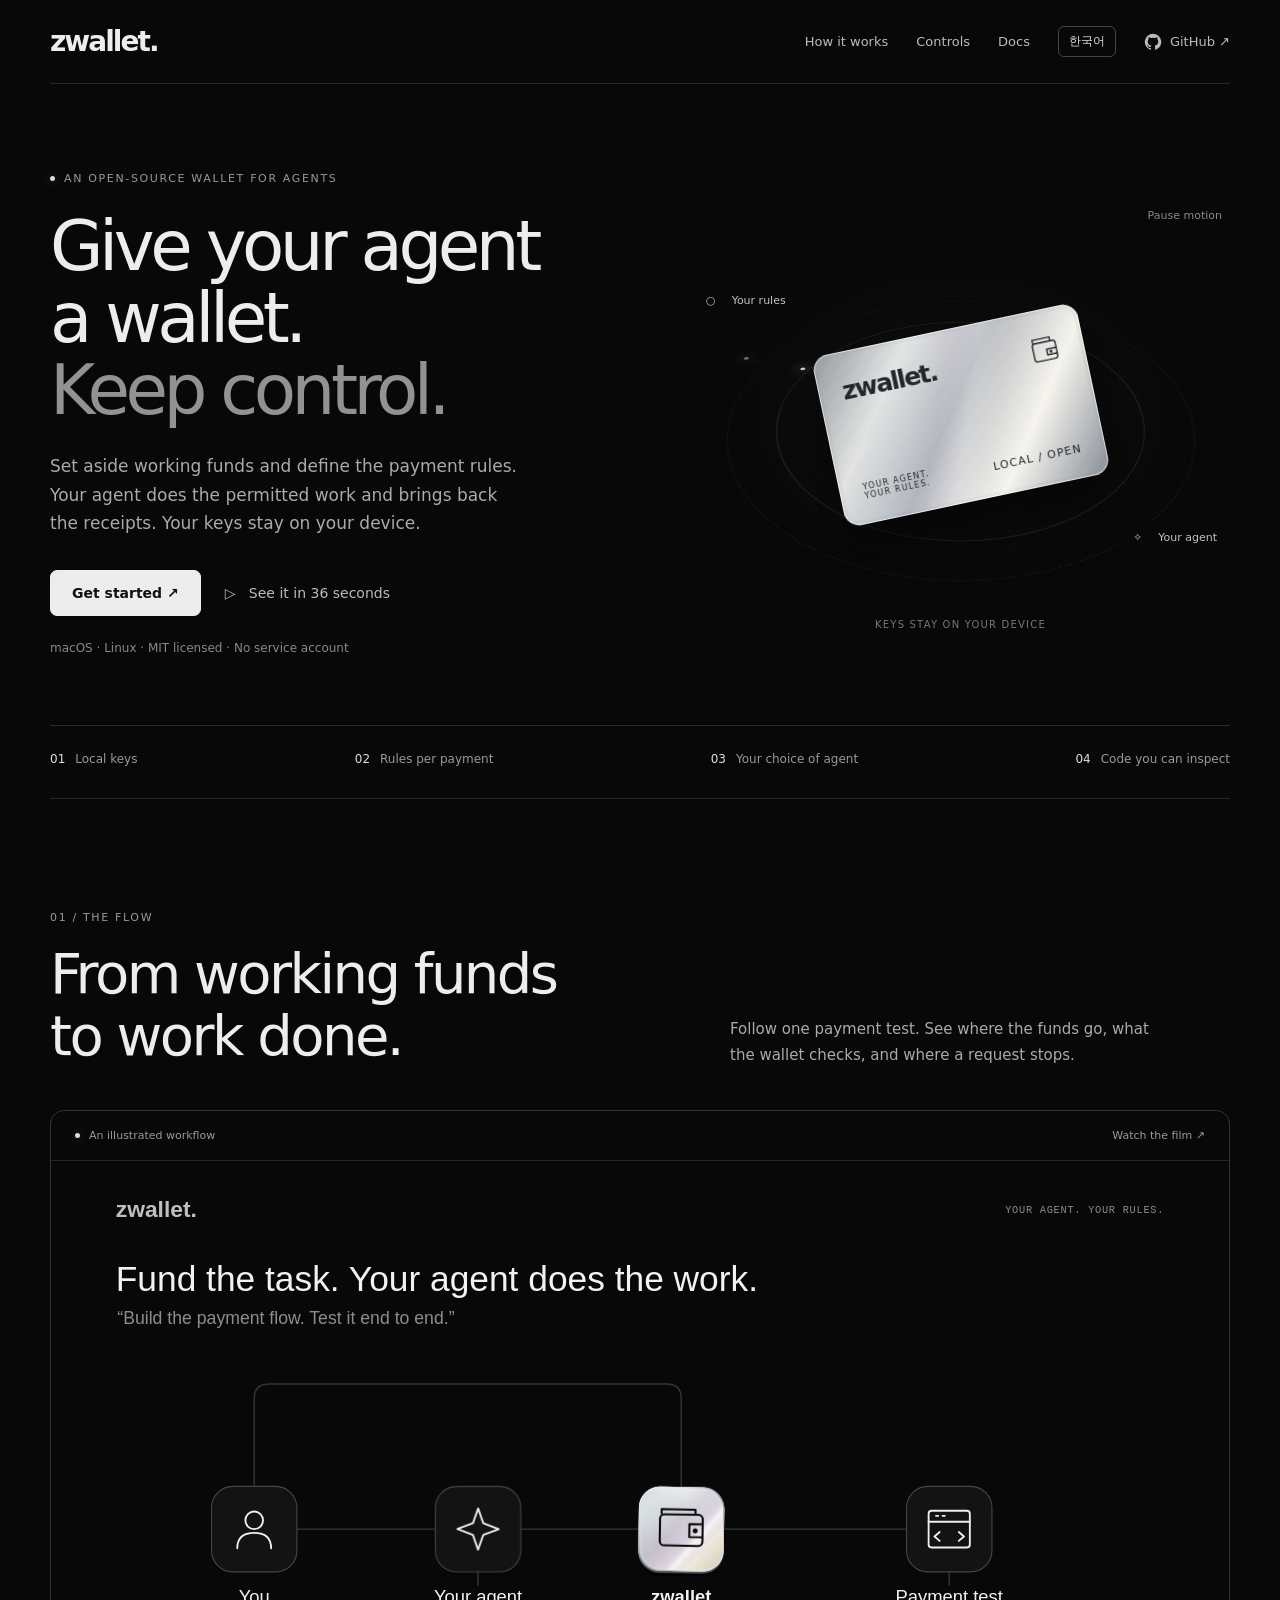
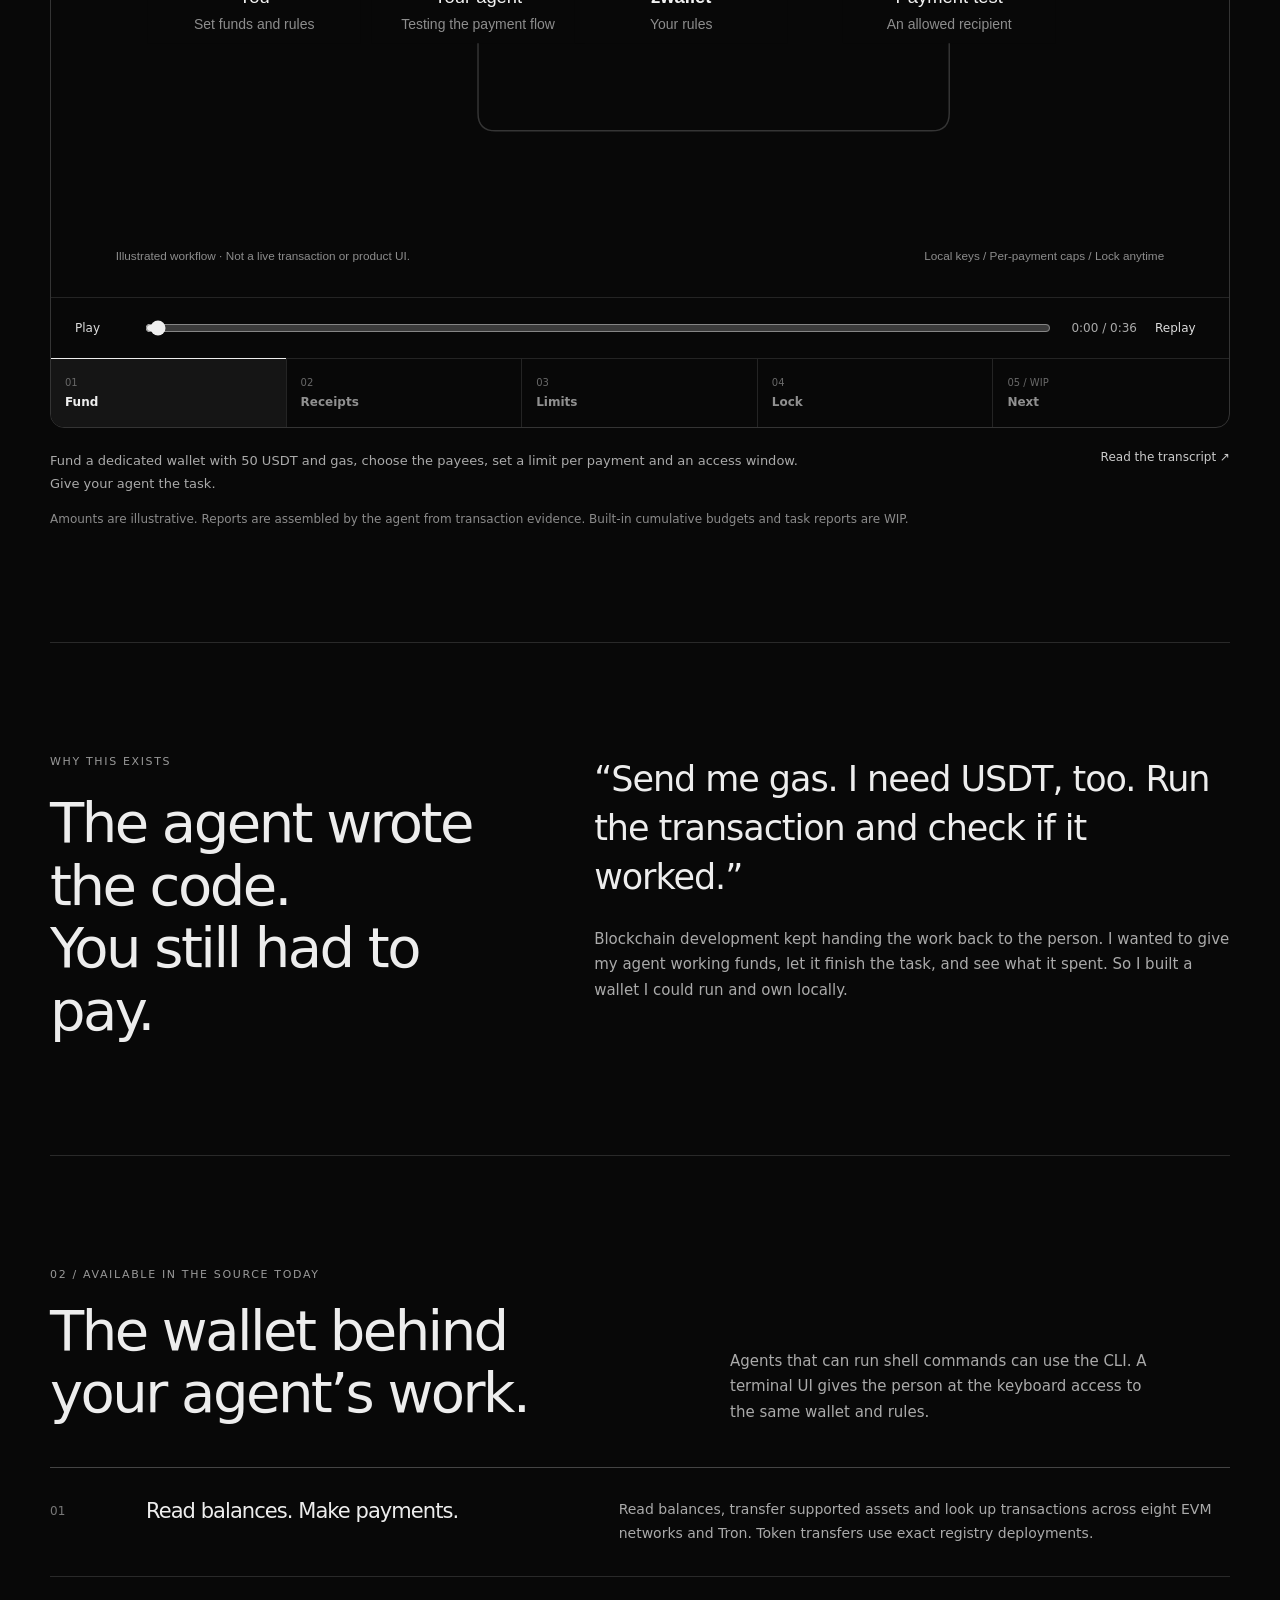
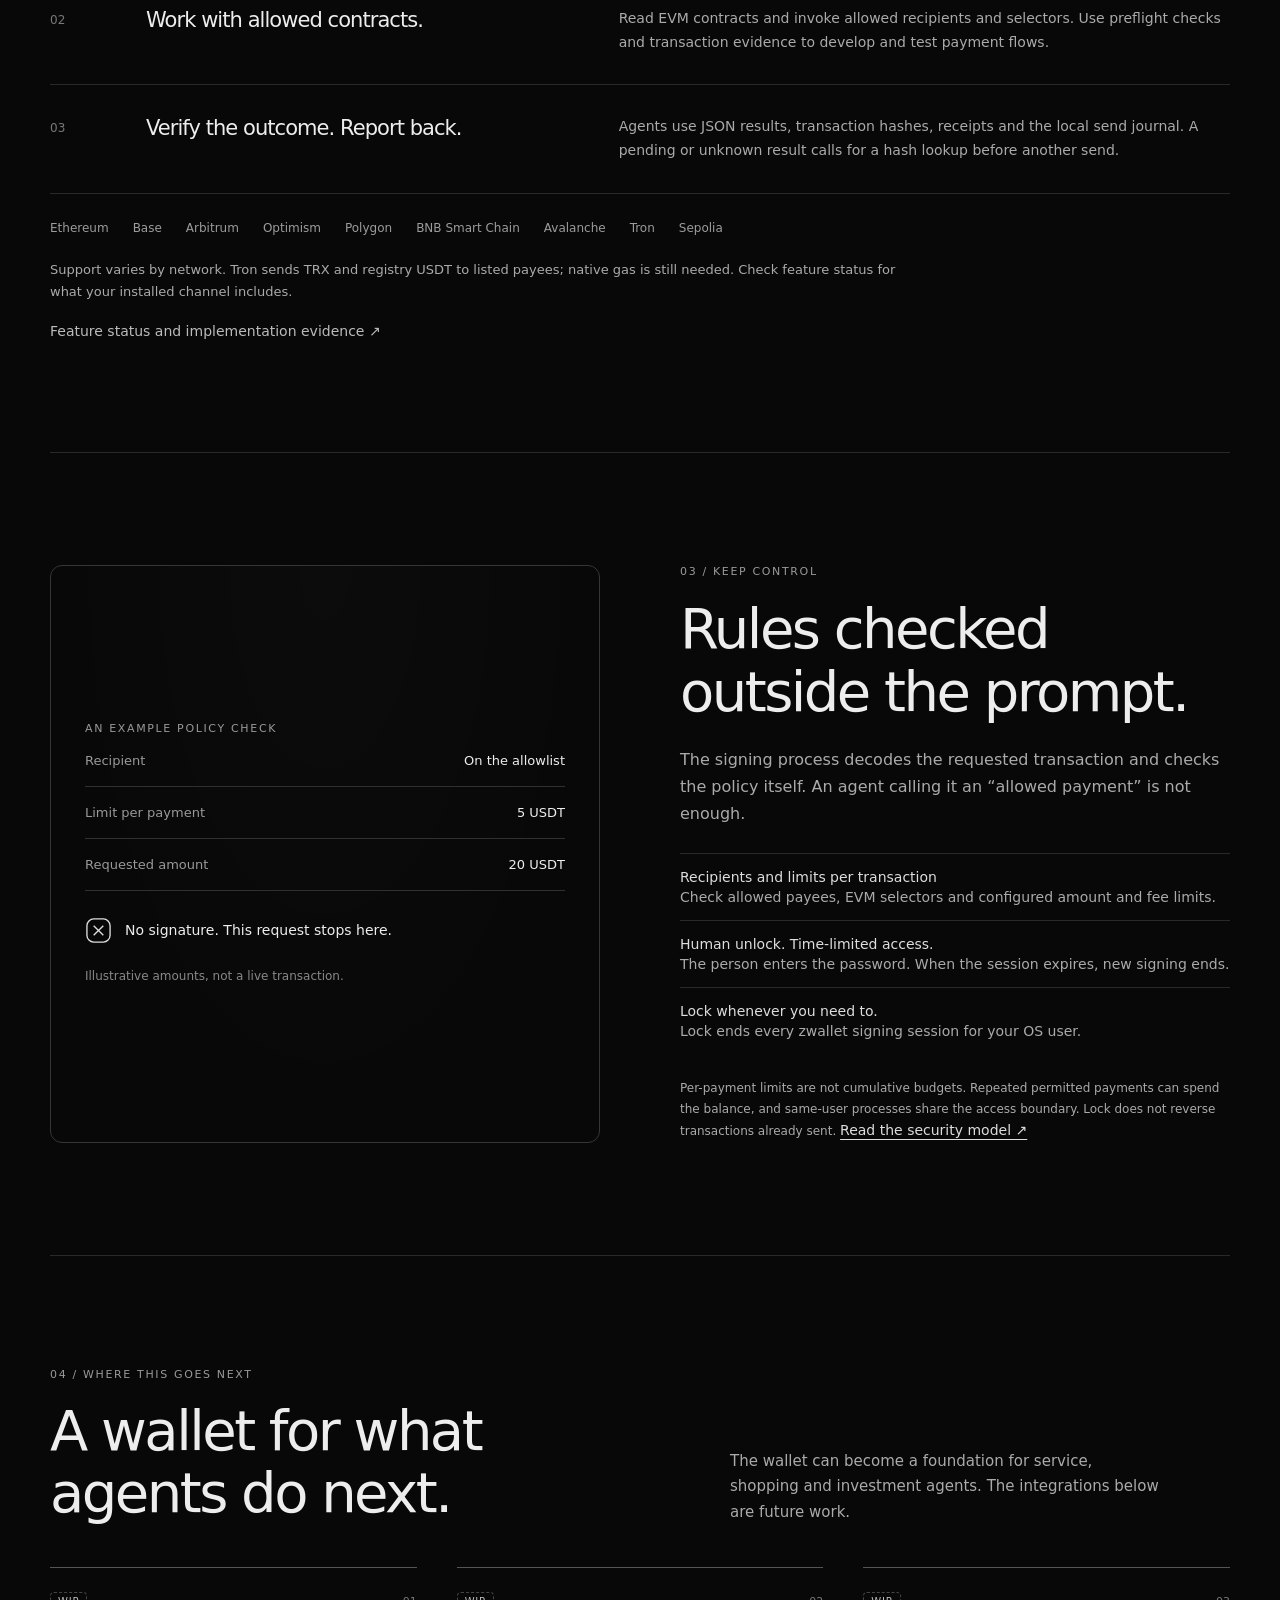
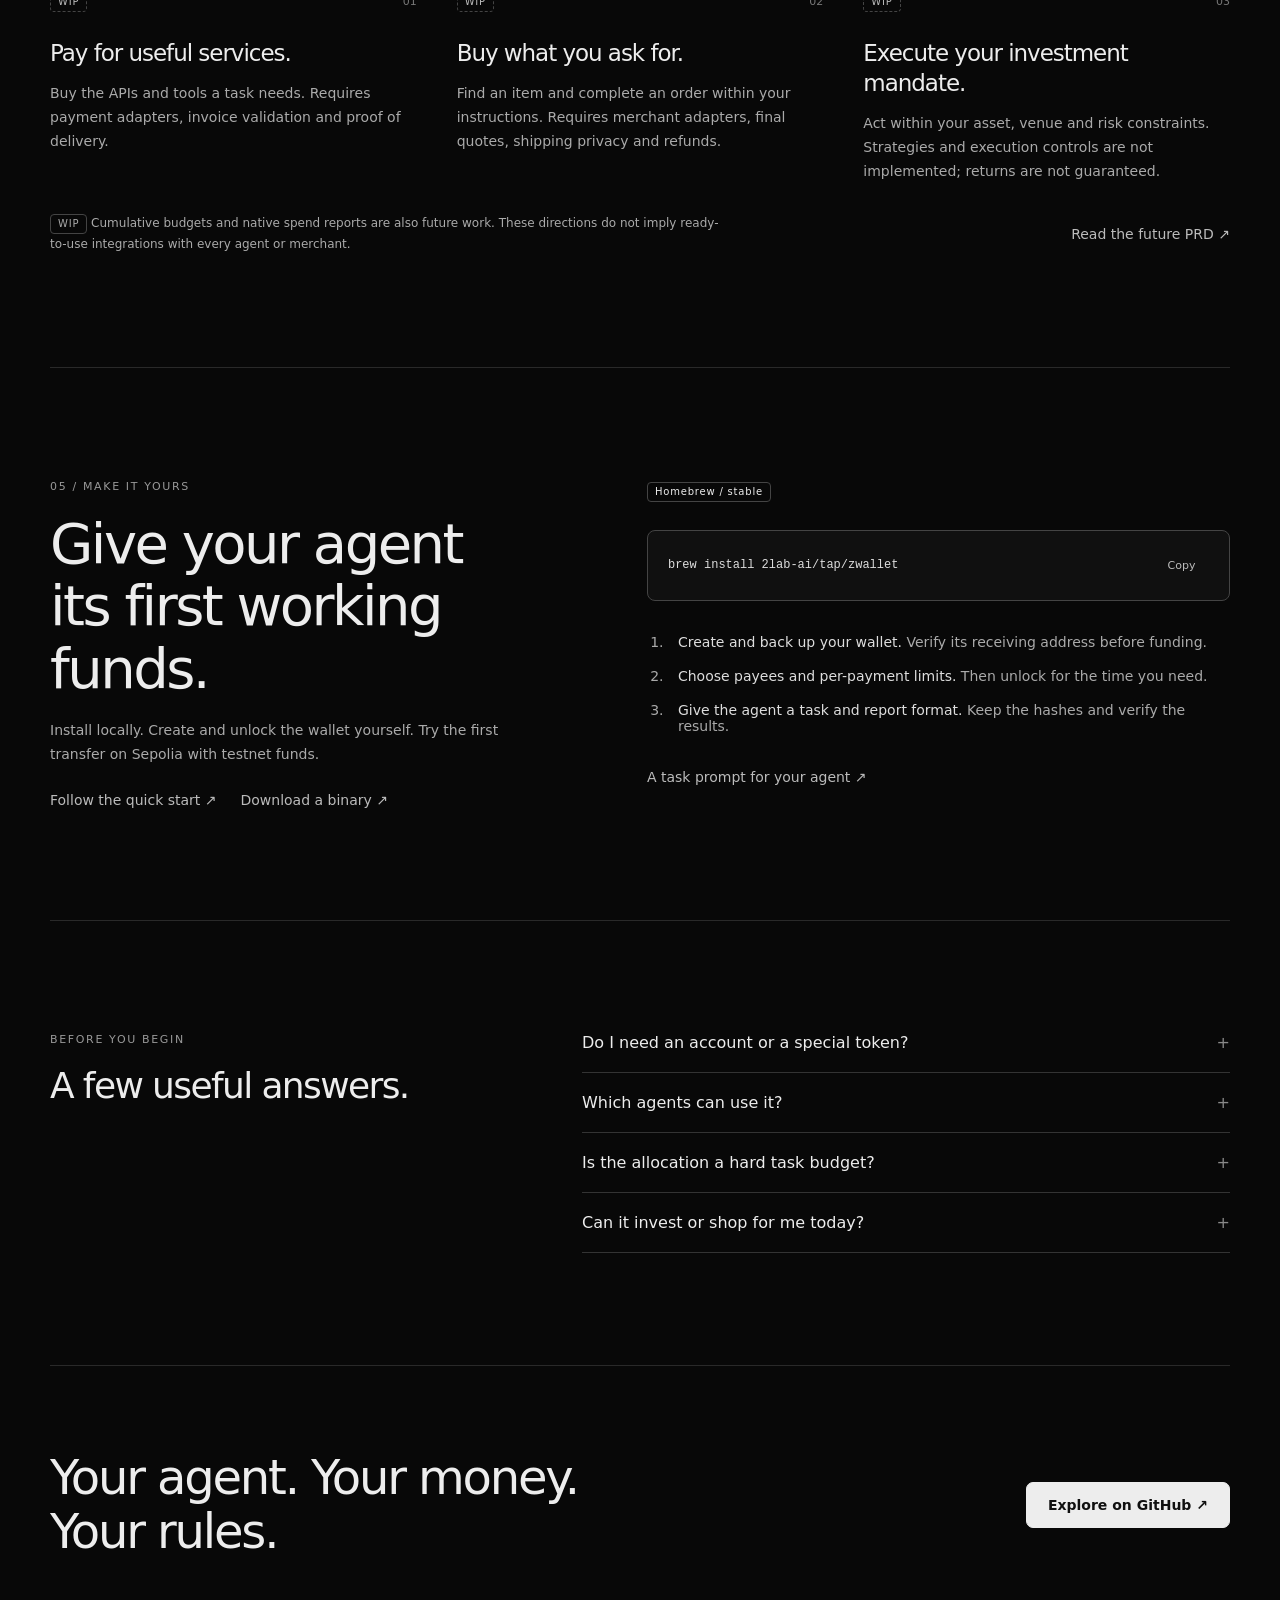
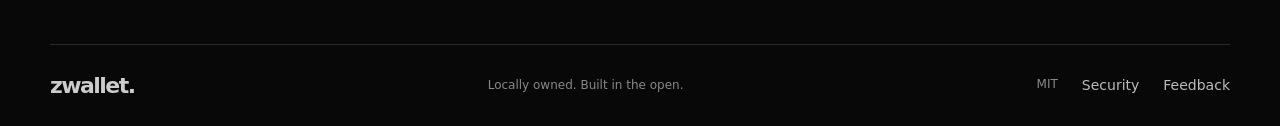
==== commit 60aa1407: "fix: retain landing controls while the animation loads Initialize the selected-language frame after " ====
--- a/docs/index.html
+++ b/docs/index.html
@@ -26,8 +26,8 @@
     <meta name="twitter:card" content="summary_large_image" />
     <link rel="canonical" href="https://2lab-ai.github.io/zwallet/" />
     <link rel="icon" href="assets/favicon.svg" type="image/svg+xml" />
-    <link rel="stylesheet" href="assets/site.css?v=landing-20261102" />
-    <script src="assets/site.js?v=landing-20261102" defer></script>
+    <link rel="stylesheet" href="assets/site.css?v=landing-20261102b" />
+    <script src="assets/site.js?v=landing-20261102b" defer></script>
   </head>
   <body>
     <a data-ko="본문으로 이동" class="skip" href="#main">Skip to content</a>
@@ -184,7 +184,7 @@
             </div>
             <iframe
               id="story-frame"
-              src="animation.html?embed&amp;lang=en"
+              data-src="animation.html?embed"
               title="Animated explanation of zwallet"
               loading="lazy"
               sandbox="allow-scripts allow-same-origin"
